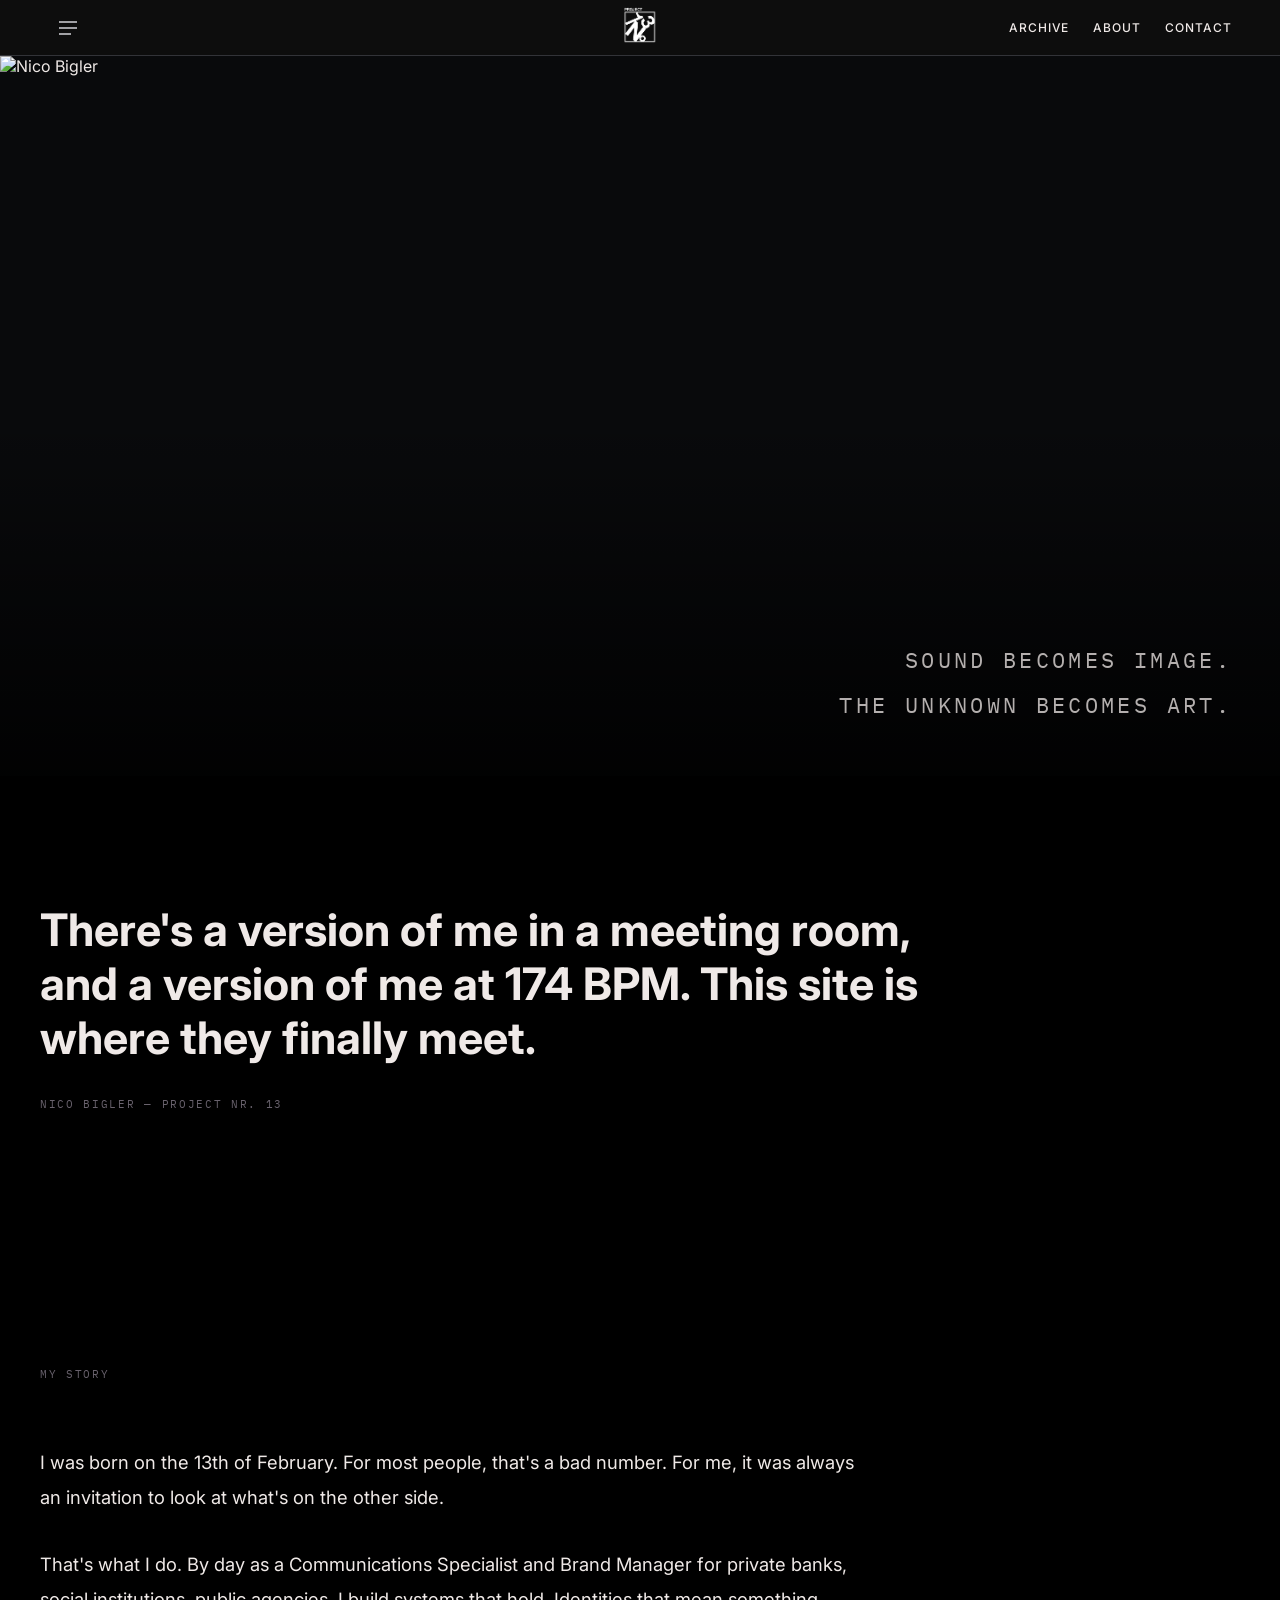
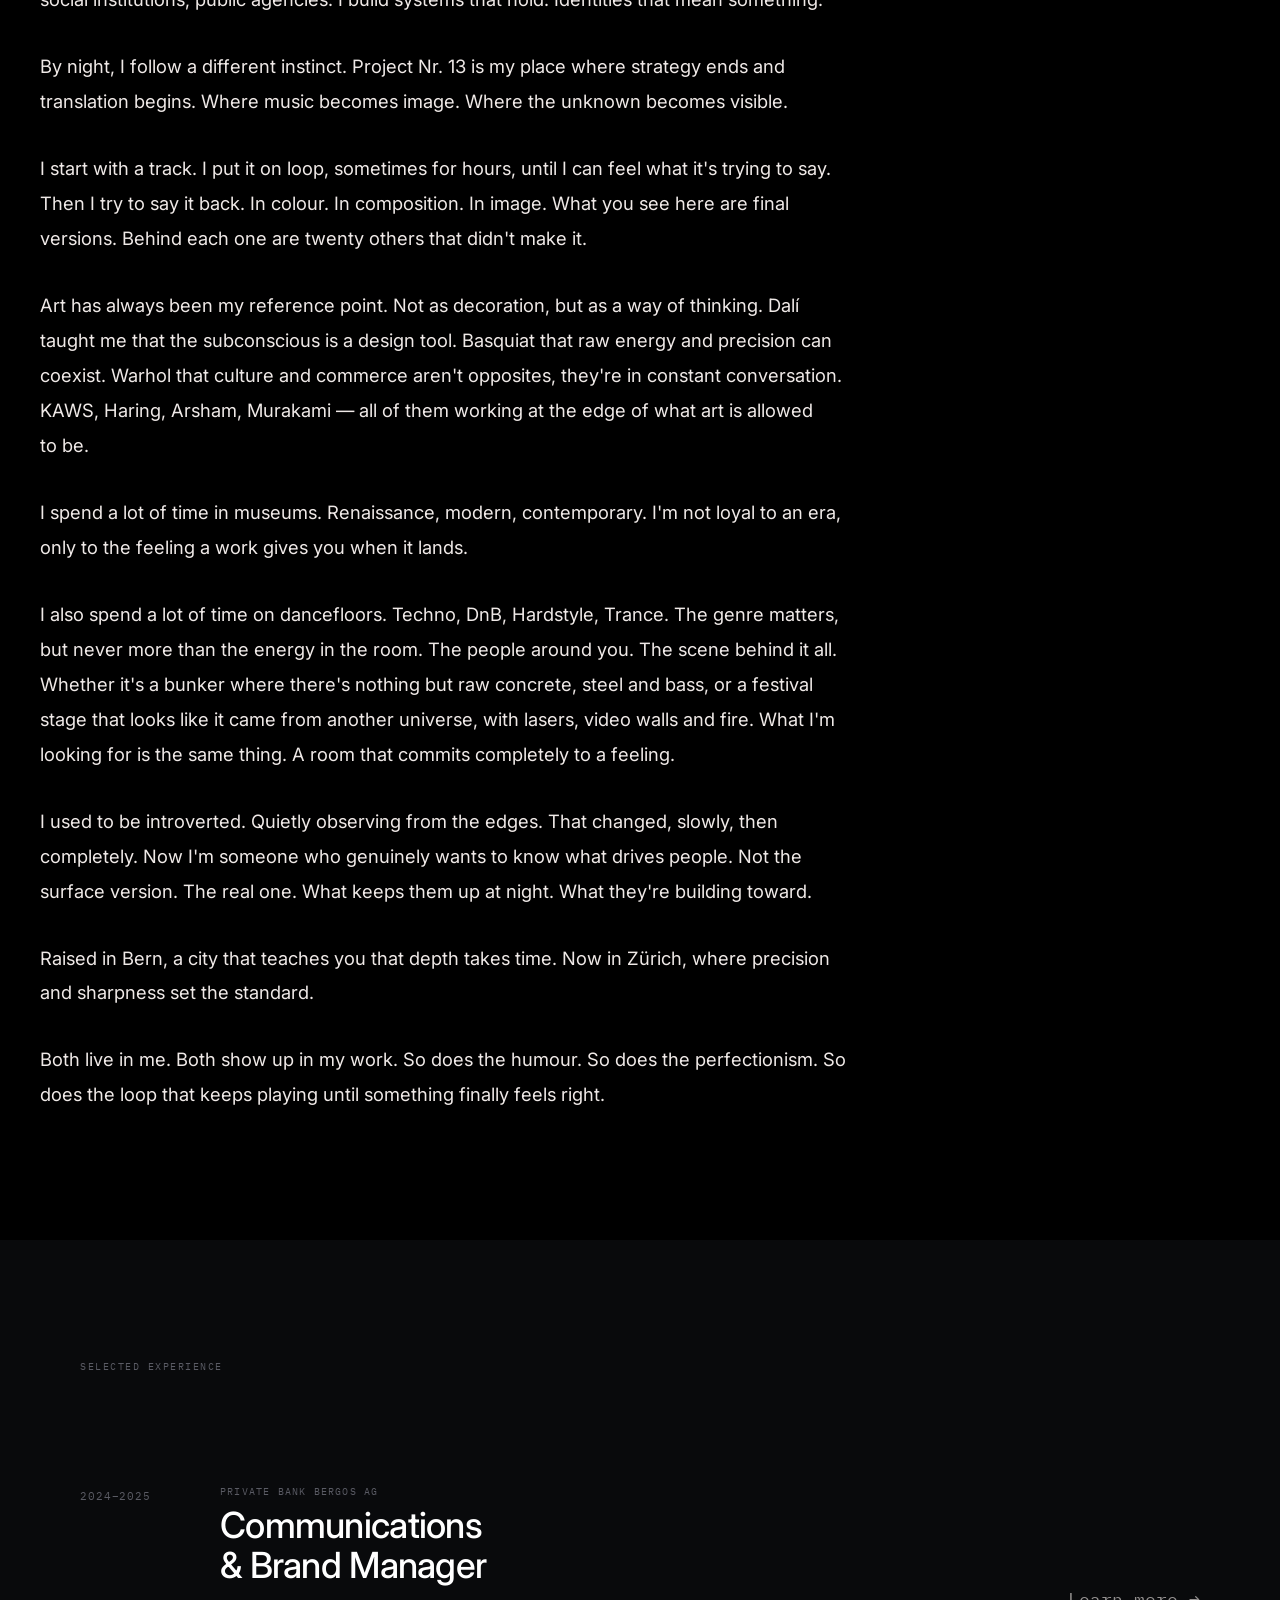
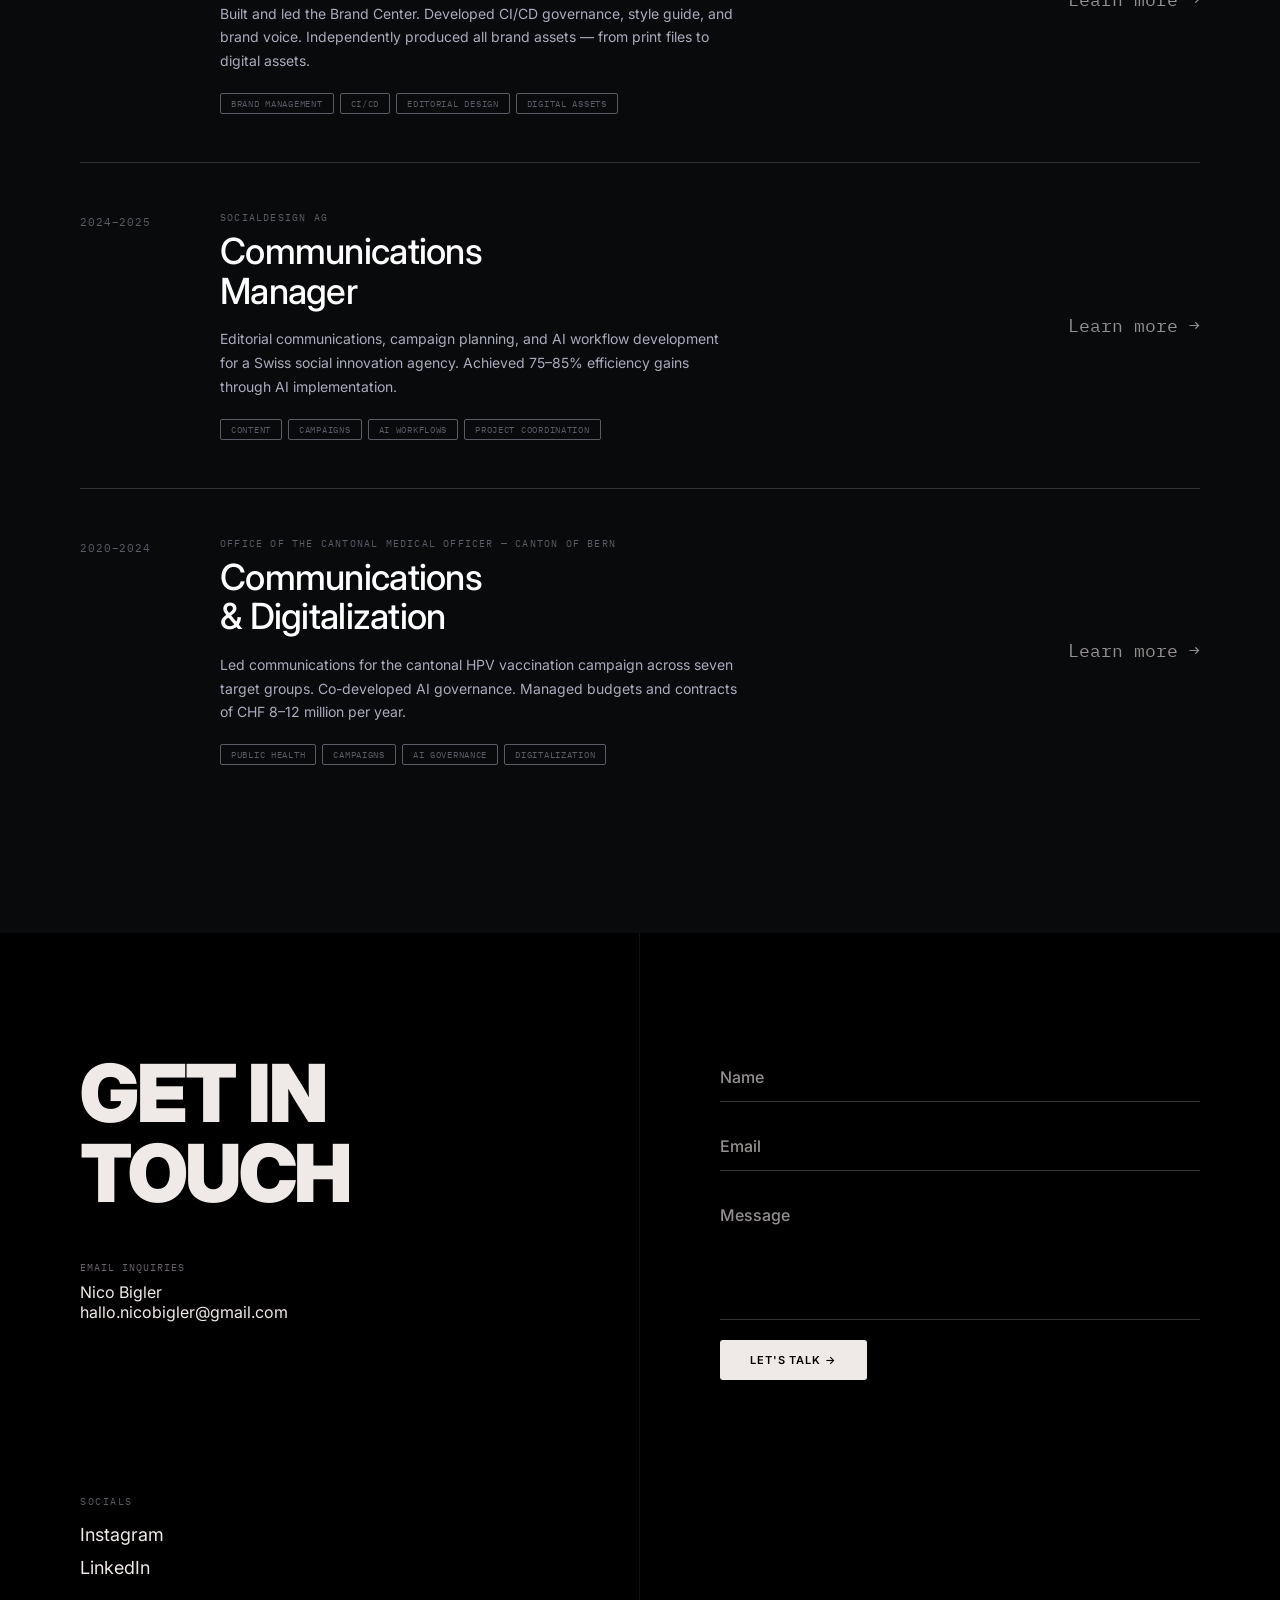
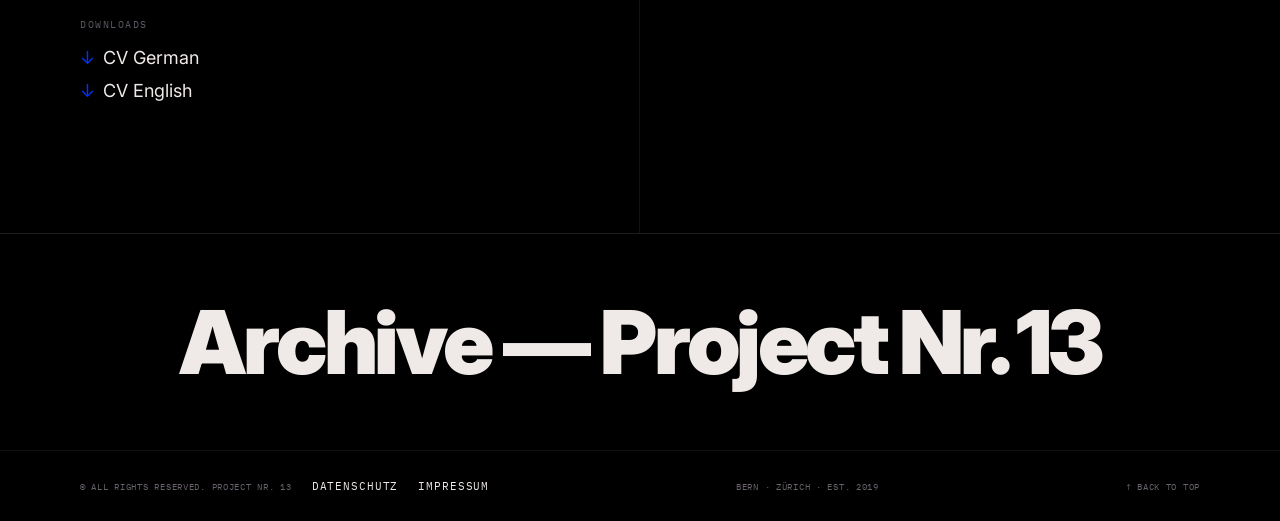
==== about.html @ cb3a4a51 "fix: about hero shows full face on mobile with 60vh min-height" ====
<!DOCTYPE html>
<html lang="en">
<head>
<meta charset="UTF-8">
<link rel="icon" type="image/png" href="assets/images/logo.png">
<link rel="apple-touch-icon" href="assets/images/logo.png">
<meta name="google-site-verification" content="NX3-2JTfyi7l74XZ8cDNx4-PsS_ttDgd5kWgjPt7hPs" />
<meta name="viewport" content="width=device-width, initial-scale=1.0">
<title>About — Nico Bigler</title>
<meta name="description" content="Nico Bigler — Communications Specialist &amp; Founder of Project Nr. 13. Bern &amp; Zürich.">
<link rel="preconnect" href="https://fonts.googleapis.com">
<link rel="preconnect" href="https://fonts.gstatic.com" crossorigin>
<link href="https://fonts.googleapis.com/css2?family=Inter:ital,wght@0,400;0,500;0,700;0,900;1,400;1,500&family=IBM+Plex+Mono:wght@400;500&display=swap" rel="stylesheet">
<style>
/* ── RESET ── */
*,*::before,*::after{box-sizing:border-box;margin:0;padding:0}
html{scroll-behavior:smooth;scroll-padding-top:56px}
body{
  background:#000;color:#EFE9E7;
  font-family:'Inter',sans-serif;
  -webkit-font-smoothing:antialiased;
  cursor:none;overflow-x:hidden;width:100%;
}
:root{
  --black:#000000;--white:#EFE9E7;
  --accent:#0032FF;--purple:#340539;
  --grey:#69626D;--dim:rgba(239,233,231,0.08);
}
a{color:inherit;text-decoration:none;cursor:none}
a:link,a:visited,a:hover,a:active{color:#EFE9E7;}
button{background:none;border:none;color:inherit;cursor:none;font:inherit}
img{display:block;max-width:100%}

/* ── CURSOR ── */
#cursor-dot{
  width:5px;height:5px;background:#EFE9E7;border-radius:50%;
  position:fixed;pointer-events:none;z-index:99998;
  transform:translate(-50%,-50%);opacity:0;transition:opacity 0.2s;
}
#cursor-ring{
  width:48px;height:48px;
  border:1px solid rgba(239,233,231,0.35);border-radius:50%;
  position:fixed;pointer-events:none;z-index:99997;
  transform:translate(-50%,-50%) scale(0.667);
  display:flex;align-items:center;justify-content:center;
  opacity:0;transition:transform 0.25s ease,
             border-color 0.25s ease,background 0.25s ease,
             opacity 0.3s ease;
}
@media(hover:none) and (pointer:coarse){
  body,a,button{cursor:auto!important;}
}
body.cursor-active #cursor-dot,
body.cursor-active #cursor-ring{opacity:1;}
#cursor-ring.hover-link{transform:translate(-50%,-50%) scale(1);border-color:rgba(239,233,231,0.8)}
#cursor-ring.hover-link #cursor-label{opacity:0}
#cursor-ring.hover-img{
  transform:translate(-50%,-50%) scale(1);
  background:rgba(239,233,231,0.08);
  border-color:rgba(239,233,231,0.5);
}
#cursor-ring.hover-img #cursor-label{opacity:1}
#cursor-label{
  font-family:'IBM Plex Mono',monospace;font-size:8px;
  color:#EFE9E7;letter-spacing:0.05em;opacity:0;
  transition:opacity 0.2s;white-space:nowrap;
}

/* ── NAV ── */
#nav{
  position:fixed;top:0;left:0;right:0;height:56px;z-index:1000;
  background:#0D0D0D;
  border-bottom:1px solid #323338;
  display:flex;align-items:center;justify-content:space-between;
  padding:0 48px;
}
.nav-left,.nav-right{display:flex;align-items:center;gap:24px}
.nav-btn{
  font-family:'Inter',sans-serif;font-weight:500;font-size:12px;
  color:#EFE9E7;letter-spacing:0.08em;
}
.nav-cv{
  font-family:'IBM Plex Mono',monospace;font-size:11px;
  color:#69626D;letter-spacing:0.08em;transition:color 0.2s;
}
.nav-cv:hover{color:#EFE9E7}
.nav-menu-btn{background:none;border:none;cursor:pointer;padding:8px;display:flex;align-items:center;}
.nav-menu-btn svg line{stroke:#D3D3D9;transition:stroke 0.2s;}
.nav-menu-btn:hover svg line{stroke:#0032FF;}
.nav-back-link{font-family:'IBM Plex Mono',monospace;font-size:11px;color:#5A5B64;text-decoration:none;transition:color 0.2s;}
.nav-back-link:hover{color:#FFFFFF;}
.nav-center{cursor:none;position:absolute;left:50%;transform:translateX(-50%);}
.nav-center::after{
  content:'';position:absolute;top:50%;left:50%;
  width:28px;height:28px;border-radius:50%;
  border:1.5px solid #0032FF;
  transform:translate(-50%,-50%) scale(0);
  opacity:0;pointer-events:none;
  transition:transform 0.3s ease,opacity 0.3s ease;
}
.nav-center:hover::after{transform:translate(-50%,-50%) scale(1);opacity:1;}
.nav-link{
  font-family:'Inter',sans-serif;font-weight:500;font-size:12px;
  color:#EFE9E7;letter-spacing:0.08em;transition:color 0.2s ease;
}
.nav-link:hover{color:#0032FF;}
.nav-link[aria-current="page"]{color:#EFE9E7;}
.visually-hidden{position:absolute;width:1px;height:1px;padding:0;margin:-1px;overflow:hidden;clip:rect(0,0,0,0);white-space:nowrap;border:0;}
.nav-mobile-links{display:none;}
@media(max-width:768px){.nav-mobile-links{display:flex;gap:16px;align-items:center;justify-content:flex-end;}}
.nav-mobile-link{font-family:'IBM Plex Mono',monospace;font-size:10px;letter-spacing:0.08em;color:rgba(239,233,231,0.5);text-decoration:none;text-transform:uppercase;transition:color 0.2s;}
.nav-mobile-link:hover{color:#0032FF;}

/* ── MEGA MENU ── */
#megaMenu{
  position:fixed;inset:0;z-index:9000;background:#000;
  display:grid;grid-template-columns:25% 45% 30%;
  opacity:0;pointer-events:none;
  transition:opacity 0.4s ease;
}
#megaMenu.open{opacity:1;pointer-events:all}
.mm-col{padding:48px;height:100%}
.mm-close{
  position:absolute;top:28px;right:48px;
  font-family:'Inter',sans-serif;font-weight:300;font-size:32px;
  color:#69626D;z-index:10;line-height:1;transition:color 0.2s;
}
.mm-close:hover{color:#EFE9E7}
.mm-nav-links{padding-top:80px}
.mm-nav-link{
  display:block;
  font-family:'Inter',sans-serif;font-weight:500;font-size:52px;
  color:#EFE9E7;padding:4px 0;
  opacity:0;transform:translateY(32px);
  transition:color 0.2s,transform 0.2s;
}
#megaMenu.open .mm-nav-link{
  opacity:1;transform:translateY(0);
  transition:opacity 0.6s ease-out,transform 0.6s ease-out,color 0.2s;
}
.mm-nav-link:hover{color:#0032FF;transform:translateX(8px)!important}
.mm-right{padding-top:80px}
.mm-section-label{
  font-family:'IBM Plex Mono',monospace;font-size:10px;color:#69626D;
  text-transform:uppercase;letter-spacing:0.15em;margin-bottom:14px;display:block;
}
.mm-right-link{
  font-family:'Inter',sans-serif;font-size:14px;color:#EFE9E7;
  display:block;padding:4px 0;transition:color 0.2s ease;
}
.mm-right-link:hover{color:#0032FF}
.mm-section{margin-top:28px}
.mm-manifesto{margin-top:48px}
.mm-manifesto-label{
  font-family:'IBM Plex Mono',monospace;font-size:10px;color:#5A5B64;
  text-transform:uppercase;letter-spacing:0.15em;margin-bottom:8px;display:block;
}
.mm-manifesto-text{
  font-family:'Inter',sans-serif;font-weight:700;font-size:28px;
  color:#FFFFFF;letter-spacing:-0.02em;line-height:1.1;
  animation:pulse 3s ease-in-out infinite alternate;
}
@keyframes pulse{from{opacity:0.6;}to{opacity:1.0;}}

/* ── HERO 16:9 ── */
#about-hero{
  position:relative;
  width:100%;
  padding-bottom:56.25%;
  background:#090A0C;
  overflow:hidden;
  margin-top:56px;
}
.hero-center-text{
  position:absolute;
  right:clamp(16px,4vw,48px);
  bottom:clamp(16px,4vw,48px);
  text-align:right;
  z-index:2;
}
.hero-center-text span{
  display:block;
  font-family:'IBM Plex Mono',monospace;
  font-size:clamp(1rem,2vw,1.4rem);
  letter-spacing:0.15em;
  text-transform:uppercase;
  color:#EFE9E7;
  opacity:0.75;
  line-height:2;
}

/* ── QUOTE ── */
#about-quote{
  background:#000;
  padding:clamp(5rem,10vw,9rem) 2.5rem;
}
.quote-text{
  font-family:'Inter',sans-serif;
  font-weight:700;
  font-size:clamp(1.8rem,3.5vw,3rem);
  line-height:1.2;
  color:#EFE9E7;
  max-width:900px;
  display:block;
  text-wrap:pretty;
}
.quote-attr{
  font-family:'IBM Plex Mono',monospace;
  font-size:0.7rem;
  letter-spacing:0.15em;
  text-transform:uppercase;
  color:#69626D;
  margin-top:2rem;
  display:block;
  font-style:normal;
}

/* ── MY STORY ── */
#about-story{
  background:#000;
  padding:clamp(5rem,10vw,9rem) 2.5rem;
}
.story-label{
  display:block;
  font-family:'IBM Plex Mono',monospace;
  font-size:0.7rem;
  font-weight:400;
  letter-spacing:0.15em;
  text-transform:uppercase;
  color:#69626D;
  margin-bottom:4rem;
}
.story-body{
  font-family:'Inter',sans-serif;
  font-weight:400;
  font-size:clamp(1rem,1.5vw,1.15rem);
  line-height:1.9;
  color:#EFE9E7;
  max-width:68ch;
}
.story-body p{margin-bottom:2rem;text-wrap:pretty;}
.story-body p:last-child{margin-bottom:0;}

/* ── CAREER ── */
#career{background:#090A0C;padding:120px 80px;}
.career-label{font-family:'IBM Plex Mono',monospace;font-size:10px;font-weight:400;color:#5A5B64;text-transform:uppercase;letter-spacing:0.15em;margin-bottom:64px;display:block;}
.career-card{display:grid;grid-template-columns:140px 1fr 160px;padding:48px 0;border-bottom:1px solid #323338;align-items:start;}
.career-card:last-child{border-bottom:none;}
.career-date{font-family:'IBM Plex Mono',monospace;font-size:11px;color:#5A5B64;letter-spacing:0.08em;padding-top:4px;}
.career-company{font-family:'IBM Plex Mono',monospace;font-size:10px;color:#5A5B64;text-transform:uppercase;letter-spacing:0.12em;margin-bottom:8px;}
.career-title{font-family:'Inter',sans-serif;font-weight:500;font-size:36px;color:#FFFFFF;letter-spacing:-0.02em;line-height:1.1;margin-bottom:16px;}
.career-desc{font-family:'Inter',sans-serif;font-size:14px;color:#AAABBC;line-height:1.7;max-width:520px;margin-bottom:20px;}
.career-tags{display:flex;flex-wrap:wrap;gap:6px;}
.career-tag{font-family:'IBM Plex Mono',monospace;font-size:9px;text-transform:uppercase;letter-spacing:0.08em;color:#5A5B64;border:0.5px solid #5A5B64;padding:4px 10px;border-radius:2px;}
.career-link{font-family:'IBM Plex Mono',monospace;font-size:1.1rem;color:#EFE9E7;display:block;text-align:right;text-decoration:none;opacity:0.6;transition:opacity 0.2s,color 0.2s;align-self:center;}
.career-link:hover{opacity:1;color:#FFFFFF;}

/* ── FOOTER ── */
footer{
  background:#000;padding:28px 80px;
  border-top:1px solid rgba(239,233,231,0.07);
  display:flex;justify-content:space-between;align-items:center;
}
.foot{
  font-family:'IBM Plex Mono',monospace;font-size:9px;
  color:#69626D;letter-spacing:0.08em;text-transform:uppercase;
}
.foot-back{cursor:none;transition:color 0.2s}
.foot-back:hover{color:#EFE9E7}
.foot-group{display:flex;align-items:center;gap:20px;}
.foot-legal{font-family:'IBM Plex Mono',monospace;font-size:11px;color:rgba(239,233,231,0.3);letter-spacing:0.08em;text-transform:uppercase;text-decoration:none;transition:color 0.2s;}
.foot-legal:hover{color:#0032FF;}

/* ── ANIM ── */
.anim{
  transition:opacity 0.8s cubic-bezier(0.22,1,0.36,1),
             transform 0.8s cubic-bezier(0.22,1,0.36,1);
}
.js-anim .anim{opacity:0;transform:translateY(28px);}
.js-anim .anim.visible{opacity:1;transform:translateY(0)}

/* ── RESPONSIVE ── */
@media(max-width:1024px){
  #career{padding:80px 48px}
}
@media(max-width:768px){
  #career{padding:80px 24px}
  .career-card{grid-template-columns:1fr;gap:24px}
  .career-link{text-align:left;margin-top:16px;}
  footer{padding:28px 24px;flex-direction:column;gap:12px;text-align:center}
  #about-hero{padding-bottom:0;min-height:60vh;}
  #about-hero img{object-position:center top!important}
}
/* ── CONTACT SECTION ── */
.dl-arrow{color:#0032FF;margin-right:8px;}
#contact{background:#000;min-height:100vh;display:grid;grid-template-columns:1fr 1fr}
.contact-left{padding:120px 80px;border-right:1px solid var(--dim);display:flex;flex-direction:column;justify-content:space-between}
.contact-h{font-family:'Inter',sans-serif;font-weight:900;font-size:clamp(32px,10vw,80px);color:#EFE9E7;letter-spacing:-0.03em;line-height:1;margin-bottom:48px}
.contact-sub-label{font-family:'IBM Plex Mono',monospace;font-size:10px;color:#69626D;text-transform:uppercase;letter-spacing:0.1em;margin-bottom:8px;display:block}
.contact-name{font-family:'Inter',sans-serif;font-size:16px;color:#EFE9E7;display:block}
.contact-email{font-family:'Inter',sans-serif;font-size:16px;color:#EFE9E7;display:block;transition:text-decoration-color 0.2s}
.contact-email:hover{text-decoration:underline}
.contact-social-label,.contact-dl-label{font-family:'IBM Plex Mono',monospace;font-size:10px;color:#5A5B64;text-transform:uppercase;letter-spacing:0.15em;margin-bottom:16px;display:block}
.contact-dl-label{margin-top:40px}
.contact-social-link{font-family:'Inter',sans-serif;font-size:18px;font-weight:400;color:#D3D3D9;display:block;margin-bottom:12px;text-decoration:none;transition:color 0.2s}
.contact-social-link:hover{color:#FFFFFF}
.contact-dl-link{font-family:'Inter',sans-serif;font-size:18px;font-weight:400;color:#D3D3D9;display:block;margin-bottom:12px;text-decoration:none;transition:color 0.2s}
.contact-dl-link:hover{color:#FFFFFF}
.contact-right{padding:120px 80px;display:flex;flex-direction:column}
.contact-cover{margin-bottom:48px;overflow:hidden}
.contact-cover img{width:100%;height:480px;object-fit:cover;background:#EFE9E7;display:block}
.contact-field{width:100%;background:transparent;border:none;border-bottom:1px solid #323338;color:#EFE9E7;padding:14px 0;font-family:'Inter',sans-serif;font-size:16px;outline:none;margin-bottom:20px;display:block;transition:border-bottom-color 0.2s}
.contact-field::placeholder{color:rgba(239,233,231,0.62);font-weight:500}
.contact-field:focus{border-bottom-color:#0032FF;outline:none;color:#EFE9E7;caret-color:#0032FF}
textarea.contact-field{resize:none}
.contact-submit{background:#EFE9E7;color:#000;padding:13px 30px;border:none;border-radius:3px;cursor:none;font-family:'Inter',sans-serif;font-weight:600;font-size:11px;text-transform:uppercase;letter-spacing:0.08em;transition:background 0.2s,transform 0.2s,opacity 0.2s}
.contact-submit:hover{background:#fff;transform:translateY(-2px)}
.contact-submit:disabled{opacity:0.45;transform:none;pointer-events:none;}
.fs-message{font-family:'IBM Plex Mono',monospace;font-size:0.75rem;margin-bottom:24px;}
.fs-message--error{color:#FF3B30;}
#fs-success{color:#0032FF;}
#archive-btn{display:block;width:100%;padding:64px 48px;border:none;border-top:1px solid rgba(239,233,231,0.12);background:transparent;text-align:center;color:#EFE9E7;position:relative;overflow:hidden;transition:color 0.4s ease;font-family:'Inter',sans-serif;font-weight:900;font-size:clamp(40px,7vw,88px);letter-spacing:-0.04em;line-height:1;cursor:none;text-decoration:none;}
#archive-btn::before{content:'';position:absolute;inset:0;background:#EFE9E7;transform:translateX(-100%);transition:transform 0.4s ease;}
#archive-btn:hover{color:#000;}
#archive-btn:hover::before{transform:translateX(0);}
#archive-btn span{position:relative;z-index:1;}
@media(max-width:1024px){
  #nav{padding:0 32px}
}
@media(max-width:768px){
  #nav{padding:0 20px}
  .nav-right{display:none}
  .career-title{font-size:clamp(22px,5vw,30px)}
  #contact{grid-template-columns:1fr}
  .contact-left{padding:56px 20px;border-right:none;border-bottom:1px solid var(--dim)}
  .contact-right{padding:56px 20px}
  .contact-cover{display:none}
  #archive-btn{padding:40px 20px}
}
/* ── MOBILE MEGA MENU ── */
@media(max-width:640px){
  #megaMenu{display:flex;flex-direction:column;overflow-y:auto;}
  #megaMenu>.mm-col:first-child{display:none;}
  .mm-col{padding:32px 24px;height:auto;}
  .mm-nav-links{padding-top:24px;}
  .mm-nav-link{font-size:36px;}
  .mm-close{right:20px;top:20px;}
  .mm-right{padding-top:0;}
  .mm-manifesto{margin-top:24px;}
}
@media(prefers-reduced-motion:reduce){
  *,*::before,*::after{animation-duration:0.01ms!important;transition-duration:0.01ms!important}
  html{scroll-behavior:auto}
}
</style>
</head>
<body>

<!-- Cursor -->
<div id="cursor-dot"></div>
<div id="cursor-ring"><span id="cursor-label">VIEW</span></div>

<!-- Nav -->
<nav id="nav">
  <div class="nav-left">
    <button class="nav-menu-btn" id="menuOpen" aria-label="Menu">
      <svg width="24" height="24" viewBox="0 0 24 24" fill="none" xmlns="http://www.w3.org/2000/svg">
        <line x1="3" y1="6" x2="21" y2="6" stroke-width="1.5"/>
        <line x1="3" y1="12" x2="21" y2="12" stroke-width="1.5"/>
        <line x1="3" y1="18" x2="15" y2="18" stroke-width="1.5"/>
      </svg>
    </button>
  </div>
  <a href="index.html" class="nav-center" id="navLogo">
    <img src="assets/images/logo.png" alt="Project Nr. 13" style="width:56px;height:auto;display:block;">
  </a>
  <div class="nav-right">
    <a href="archive.html" class="nav-link">ARCHIVE</a>
    <a href="about.html" class="nav-link" aria-current="page">ABOUT</a>
    <a href="index.html#contact" class="nav-link">CONTACT</a>
  </div>
  <div class="nav-mobile-links">
    <a href="about.html" class="nav-mobile-link" aria-current="page">ABOUT</a>
    <a href="#contact" class="nav-mobile-link">CONTACT</a>
  </div>
</nav>

<!-- Mega Menu -->
<div id="megaMenu" role="dialog" aria-modal="true" aria-label="Navigation">
  <button class="mm-close" id="menuClose" aria-label="Close menu">×</button>
  <div class="mm-col">
    <img src="assets/images/logo.png" alt="Project Nr. 13" style="width:80px;height:auto;display:block;">
  </div>
  <div class="mm-col">
    <nav class="mm-nav-links">
      <a href="index.html" class="mm-nav-link">Home</a>
      <a href="index.html#works" class="mm-nav-link">Works</a>
      <a href="archive.html" class="mm-nav-link">Archive</a>
      <a href="about.html" class="mm-nav-link">About</a>
      <a href="thesis.html" class="mm-nav-link">Thesis</a>
      <a href="index.html#contact" class="mm-nav-link">Contact</a>
    </nav>
  </div>
  <div class="mm-col mm-right">
    <span class="mm-section-label">INFO</span>
    <a href="about.html" class="mm-right-link">About me</a>
    <a href="about.html#career" class="mm-right-link">Career</a>
    <a href="thesis.html" class="mm-right-link">HWZ Bachelor Thesis</a>
    <a href="datenschutz.html" class="mm-right-link" style="border-top:1px solid rgba(239,233,231,0.07);margin-top:16px;padding-top:16px;">Datenschutz</a>
    <a href="impressum.html" class="mm-right-link">Impressum</a>
    <div class="mm-section">
      <span class="mm-section-label">DOWNLOAD</span>
      <a href="assets/cv/nico-bigler-cv-german.pdf" class="mm-right-link" target="_blank" download>↓ CV German</a>
      <a href="assets/cv/nico-bigler-cv-english.pdf" class="mm-right-link" target="_blank" download>↓ CV English</a>
    </div>
    <div class="mm-section">
      <span class="mm-section-label">SOCIAL</span>
      <a href="https://www.instagram.com/project_nr.13" target="_blank" rel="noopener noreferrer" class="mm-right-link">Instagram ↗</a>
      <a href="https://www.linkedin.com/in/nico-justin-bigler" target="_blank" rel="noopener noreferrer" class="mm-right-link">LinkedIn ↗</a>
    </div>
    <div class="mm-manifesto">
      <span class="mm-manifesto-label">Art is...</span>
      <span class="mm-manifesto-text">Make it mean something.</span>
    </div>
  </div>
</div>

<!-- Hero 16:9 -->
<section id="about-hero">
  <h1 class="visually-hidden">About Nico Bigler</h1>
  <img src="assets/images/nico-about.jpg" alt="Nico Bigler" style="position:absolute;inset:0;width:100%;height:100%;object-fit:cover;object-position:30% 75%;">
  <div style="position:absolute;inset:0;background:linear-gradient(to bottom,transparent 50%,rgba(0,0,0,0.85) 100%);"></div>
  <div class="hero-center-text">
    <span>Sound becomes image.</span>
    <span>The unknown becomes art.</span>
  </div>
</section>

<!-- Quote -->
<section id="about-quote">
  <blockquote class="quote-text">There's a version of me in a meeting room, and a version of me at 174 BPM. This site is where they finally meet.</blockquote>
  <cite class="quote-attr">Nico Bigler — Project Nr. 13</cite>
</section>

<!-- My Story -->
<section id="about-story">
  <h2 class="story-label">My Story</h2>
  <div class="story-body">
    <p>I was born on the 13th of February. For most people, that's a bad number. For me, it was always an invitation to look at what's on the other side.</p>
    <p>That's what I do. By day as a Communications Specialist and Brand Manager for private banks, social institutions, public agencies. I build systems that hold. Identities that mean something.</p>
    <p>By night, I follow a different instinct. Project Nr. 13 is my place where strategy ends and translation begins. Where music becomes image. Where the unknown becomes visible.</p>
    <p>I start with a track. I put it on loop, sometimes for hours, until I can feel what it's trying to say. Then I try to say it back. In colour. In composition. In image. What you see here are final versions. Behind each one are twenty others that didn't make it.</p>
    <p>Art has always been my reference point. Not as decoration, but as a way of thinking. Dalí taught me that the subconscious is a design tool. Basquiat that raw energy and precision can coexist. Warhol that culture and commerce aren't opposites, they're in constant conversation. KAWS, Haring, Arsham, Murakami — all of them working at the edge of what art is allowed to be.</p>
    <p>I spend a lot of time in museums. Renaissance, modern, contemporary. I'm not loyal to an era, only to the feeling a work gives you when it lands.</p>
    <p>I also spend a lot of time on dancefloors. Techno, DnB, Hardstyle, Trance. The genre matters, but never more than the energy in the room. The people around you. The scene behind it all. Whether it's a bunker where there's nothing but raw concrete, steel and bass, or a festival stage that looks like it came from another universe, with lasers, video walls and fire. What I'm looking for is the same thing. A room that commits completely to a feeling.</p>
    <p>I used to be introverted. Quietly observing from the edges. That changed, slowly, then completely. Now I'm someone who genuinely wants to know what drives people. Not the surface version. The real one. What keeps them up at night. What they're building toward.</p>
    <p>Raised in Bern, a city that teaches you that depth takes time. Now in Zürich, where precision and sharpness set the standard.</p>
    <p>Both live in me. Both show up in my work. So does the humour. So does the perfectionism. So does the loop that keeps playing until something finally feels right.</p>
  </div>
</section>

<!-- Career -->
<section id="career">
  <h2 class="career-label anim">SELECTED EXPERIENCE</h2>

  <div class="career-card anim" data-delay="80">
    <div class="career-date">2024–2025</div>
    <div>
      <div class="career-company">PRIVATE BANK BERGOS AG</div>
      <h3 class="career-title">Communications<br>&amp; Brand Manager</h3>
      <p class="career-desc">Built and led the Brand Center. Developed CI/CD governance, style guide, and brand voice. Independently produced all brand assets — from print files to digital assets.</p>
      <div class="career-tags">
        <span class="career-tag">Brand Management</span>
        <span class="career-tag">CI/CD</span>
        <span class="career-tag">Editorial Design</span>
        <span class="career-tag">Digital Assets</span>
      </div>
    </div>
    <a href="bergos.html" class="career-link">Learn more →</a>
  </div>

  <div class="career-card anim" data-delay="160">
    <div class="career-date">2024–2025</div>
    <div>
      <div class="career-company">SOCIALDESIGN AG</div>
      <h3 class="career-title">Communications<br>Manager</h3>
      <p class="career-desc">Editorial communications, campaign planning, and AI workflow development for a Swiss social innovation agency. Achieved 75–85% efficiency gains through AI implementation.</p>
      <div class="career-tags">
        <span class="career-tag">Content</span>
        <span class="career-tag">Campaigns</span>
        <span class="career-tag">AI Workflows</span>
        <span class="career-tag">Project Coordination</span>
      </div>
    </div>
    <a href="socialdesign.html" class="career-link">Learn more →</a>
  </div>

  <div class="career-card anim" data-delay="240">
    <div class="career-date">2020–2024</div>
    <div>
      <div class="career-company">OFFICE OF THE CANTONAL MEDICAL OFFICER — CANTON OF BERN</div>
      <h3 class="career-title">Communications<br>&amp; Digitalization</h3>
      <p class="career-desc">Led communications for the cantonal HPV vaccination campaign across seven target groups. Co-developed AI governance. Managed budgets and contracts of CHF 8–12 million per year.</p>
      <div class="career-tags">
        <span class="career-tag">Public Health</span>
        <span class="career-tag">Campaigns</span>
        <span class="career-tag">AI Governance</span>
        <span class="career-tag">Digitalization</span>
      </div>
    </div>
    <a href="kantonnbern.html" class="career-link">Learn more →</a>
  </div>

</section>

<!-- Contact -->
<section id="contact">
  <div class="contact-left">
    <div>
      <h2 class="contact-h anim">GET IN<br>TOUCH</h2>
      <span class="contact-sub-label anim" data-delay="80">Email Inquiries</span>
      <span class="contact-name anim" data-delay="160">Nico Bigler</span>
      <a href="mailto:hallo.nicobigler@gmail.com" class="contact-email anim" data-delay="200">hallo.nicobigler@gmail.com</a>
    </div>
    <div class="contact-bottom anim" data-delay="120">
      <span class="contact-social-label">Socials</span>
      <a href="https://www.instagram.com/project_nr.13" target="_blank" rel="noopener noreferrer" class="contact-social-link">Instagram</a>
      <a href="https://www.linkedin.com/in/nico-justin-bigler" target="_blank" rel="noopener noreferrer" class="contact-social-link">LinkedIn</a>
      <span class="contact-dl-label">Downloads</span>
      <a href="assets/cv/nico-bigler-cv-german.pdf" class="contact-dl-link" target="_blank" download><span class="dl-arrow">↓</span>CV German</a>
      <a href="assets/cv/nico-bigler-cv-english.pdf" class="contact-dl-link" target="_blank" download><span class="dl-arrow">↓</span>CV English</a>
    </div>
  </div>
  <div class="contact-right">
    <div class="contact-cover anim">
      <img src="assets/covers/drp04-13_face.jpg" alt="Project Nr. 13" loading="lazy"
           onerror="this.parentElement.style.display='none'">
    </div>
    <div id="fs-success" style="display:none;" class="fs-message" aria-live="polite">Message received. I'll be in touch.</div>
    <div id="fs-error" style="display:none;" class="fs-message fs-message--error" role="alert">Something went wrong. Please try again.</div>
    <form id="contact-form" class="anim" data-delay="120">
      <label for="field-name" class="visually-hidden">Name</label>
      <input id="field-name" type="text" name="name" class="contact-field" placeholder="Name" autocomplete="name" required>
      <label for="field-email" class="visually-hidden">Email</label>
      <input id="field-email" type="email" name="email" class="contact-field" placeholder="Email" autocomplete="email" required>
      <label for="field-message" class="visually-hidden">Message</label>
      <textarea id="field-message" name="message" class="contact-field" rows="5" placeholder="Message" autocomplete="off" required></textarea>
      <button type="submit" class="contact-submit">LET'S TALK →</button>
    </form>
  </div>
</section>

<!-- Archive Button -->
<a href="archive.html" id="archive-btn"><span>Archive — Project Nr. 13</span></a>

<!-- Footer -->
<footer>
  <div class="foot-group">
    <span class="foot">© All Rights Reserved. Project Nr. 13</span>
    <a href="datenschutz.html" class="foot-legal">Datenschutz</a>
    <a href="impressum.html" class="foot-legal">Impressum</a>
  </div>
  <span class="foot">Bern · Zürich · Est. 2019</span>
  <button type="button" class="foot foot-back" id="backTop">↑ Back to Top</button>
</footer>

<script>
(function () {
  'use strict';
  document.body.classList.add('js-anim');

  /* ── CURSOR ── */
  var dot  = document.getElementById('cursor-dot');
  var ring = document.getElementById('cursor-ring');
  var mx = 0, my = 0, rx = 0, ry = 0;
  var cursorActivated = false, touchDetected = false;

  /* Touch fires in capture phase before any ghost mousemove */
  document.addEventListener('touchstart', function () {
    touchDetected = true;
  }, { once: true, capture: true, passive: true });

  document.addEventListener('mousemove', function (e) {
    if (touchDetected) return;
    if (!cursorActivated) {
      cursorActivated = true;
      rx = e.clientX; ry = e.clientY; /* snap ring to first real position */
      document.body.classList.add('cursor-active');
    }
    mx = e.clientX; my = e.clientY;
    dot.style.left = mx + 'px';
    dot.style.top  = my + 'px';
  });

  (function lerpRing() {
    rx += (mx - rx) * 0.12;
    ry += (my - ry) * 0.12;
    ring.style.left = rx + 'px';
    ring.style.top  = ry + 'px';
    requestAnimationFrame(lerpRing);
  })();

  document.querySelectorAll('a,button').forEach(function (el) {
    el.addEventListener('mouseenter', function () { ring.classList.add('hover-link'); ring.classList.remove('hover-img'); });
    el.addEventListener('mouseleave', function () { ring.classList.remove('hover-link'); });
  });
  document.querySelectorAll('img').forEach(function (el) {
    el.addEventListener('mouseenter', function () { ring.classList.add('hover-img'); ring.classList.remove('hover-link'); });
    el.addEventListener('mouseleave', function () { ring.classList.remove('hover-img'); });
  });

  /* ── MEGA MENU ── */
  var megaMenu = document.getElementById('megaMenu');
  var mmLinks  = document.querySelectorAll('.mm-nav-link');

  function openMenu() {
    megaMenu.classList.add('open');
    document.body.style.overflow = 'hidden';
    mmLinks.forEach(function (l, i) { l.style.transitionDelay = (i * 60) + 'ms'; });
  }
  function closeMenu() {
    megaMenu.classList.remove('open');
    document.body.style.overflow = '';
    mmLinks.forEach(function (l) { l.style.transitionDelay = '0ms'; });
  }

  document.getElementById('menuOpen').addEventListener('click', openMenu);
  document.getElementById('menuClose').addEventListener('click', closeMenu);
  document.addEventListener('keydown', function (e) {
    if (e.key === 'Escape' && megaMenu.classList.contains('open')) closeMenu();
  });
  megaMenu.addEventListener('click', function (e) { if (e.target === megaMenu) closeMenu(); });
  mmLinks.forEach(function (l) { l.addEventListener('click', closeMenu); });

  /* ── BACK TO TOP ── */
  document.getElementById('backTop').addEventListener('click', function () {
    var reducedMotion = window.matchMedia('(prefers-reduced-motion: reduce)').matches;
    window.scrollTo({ top: 0, behavior: reducedMotion ? 'auto' : 'smooth' });
  });

  /* ── SCROLL ANIMATIONS ── */
  var animEls = document.querySelectorAll('.anim');
  var animObs = new IntersectionObserver(function (entries) {
    entries.forEach(function (entry) {
      if (entry.isIntersecting) {
        var delay = parseInt(entry.target.dataset.delay || 0);
        setTimeout(function () { entry.target.classList.add('visible'); }, delay);
        animObs.unobserve(entry.target);
      }
    });
  }, { threshold: 0.1 });
  animEls.forEach(function (el) { animObs.observe(el); });

})();
</script>
<script>
  document.getElementById('contact-form').addEventListener('submit', async function(e) {
    e.preventDefault();
    const form = e.target;
    const btn = form.querySelector('[type="submit"]');
    const success = document.getElementById('fs-success');
    const error = document.getElementById('fs-error');
    btn.disabled = true;
    success.style.display = 'none';
    error.style.display = 'none';
    try {
      const res = await fetch('https://formspree.io/f/xrevdegg', {
        method: 'POST',
        headers: { 'Content-Type': 'application/json', 'Accept': 'application/json' },
        body: JSON.stringify(Object.fromEntries(new FormData(form)))
      });
      const data = await res.json();
      if (data.ok) {
        success.style.display = 'block';
        form.reset();
      } else {
        error.style.display = 'block';
      }
    } catch {
      error.style.display = 'block';
    }
    btn.disabled = false;
  });
</script>
</body>
</html>
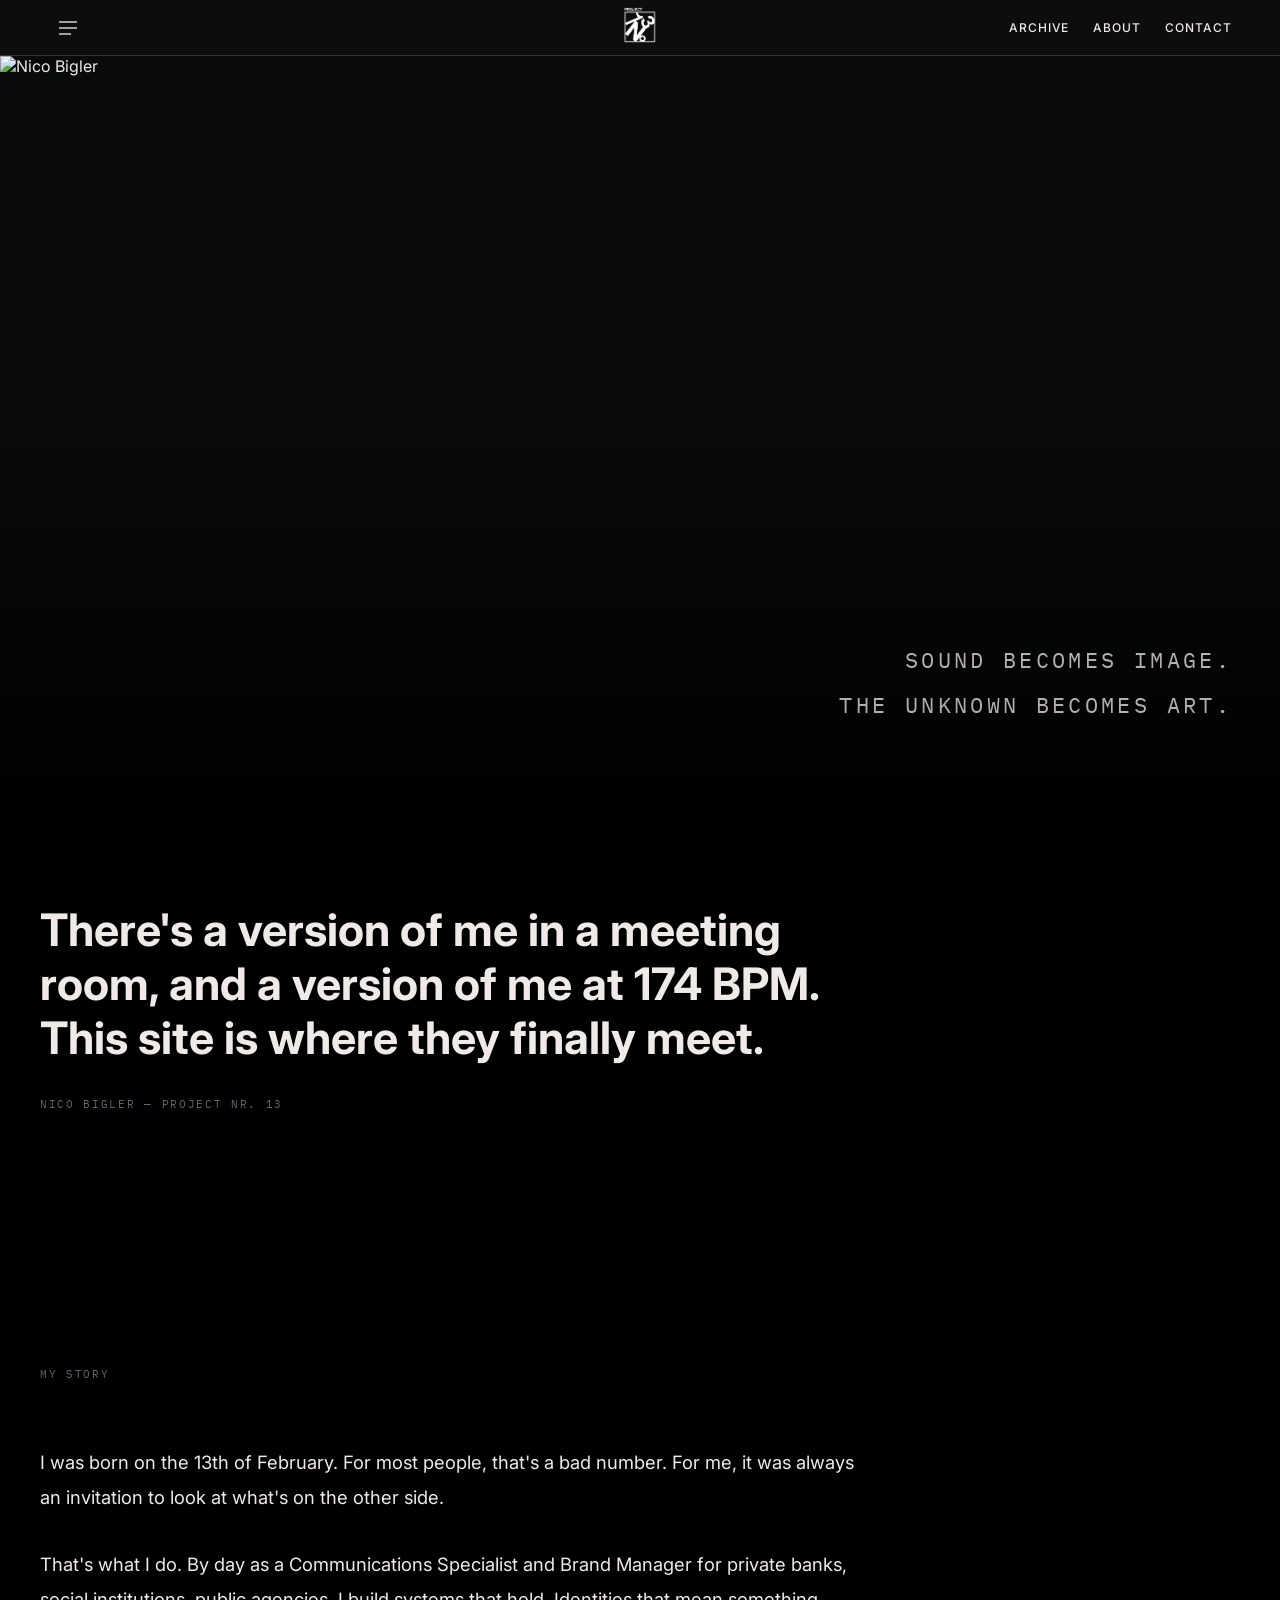
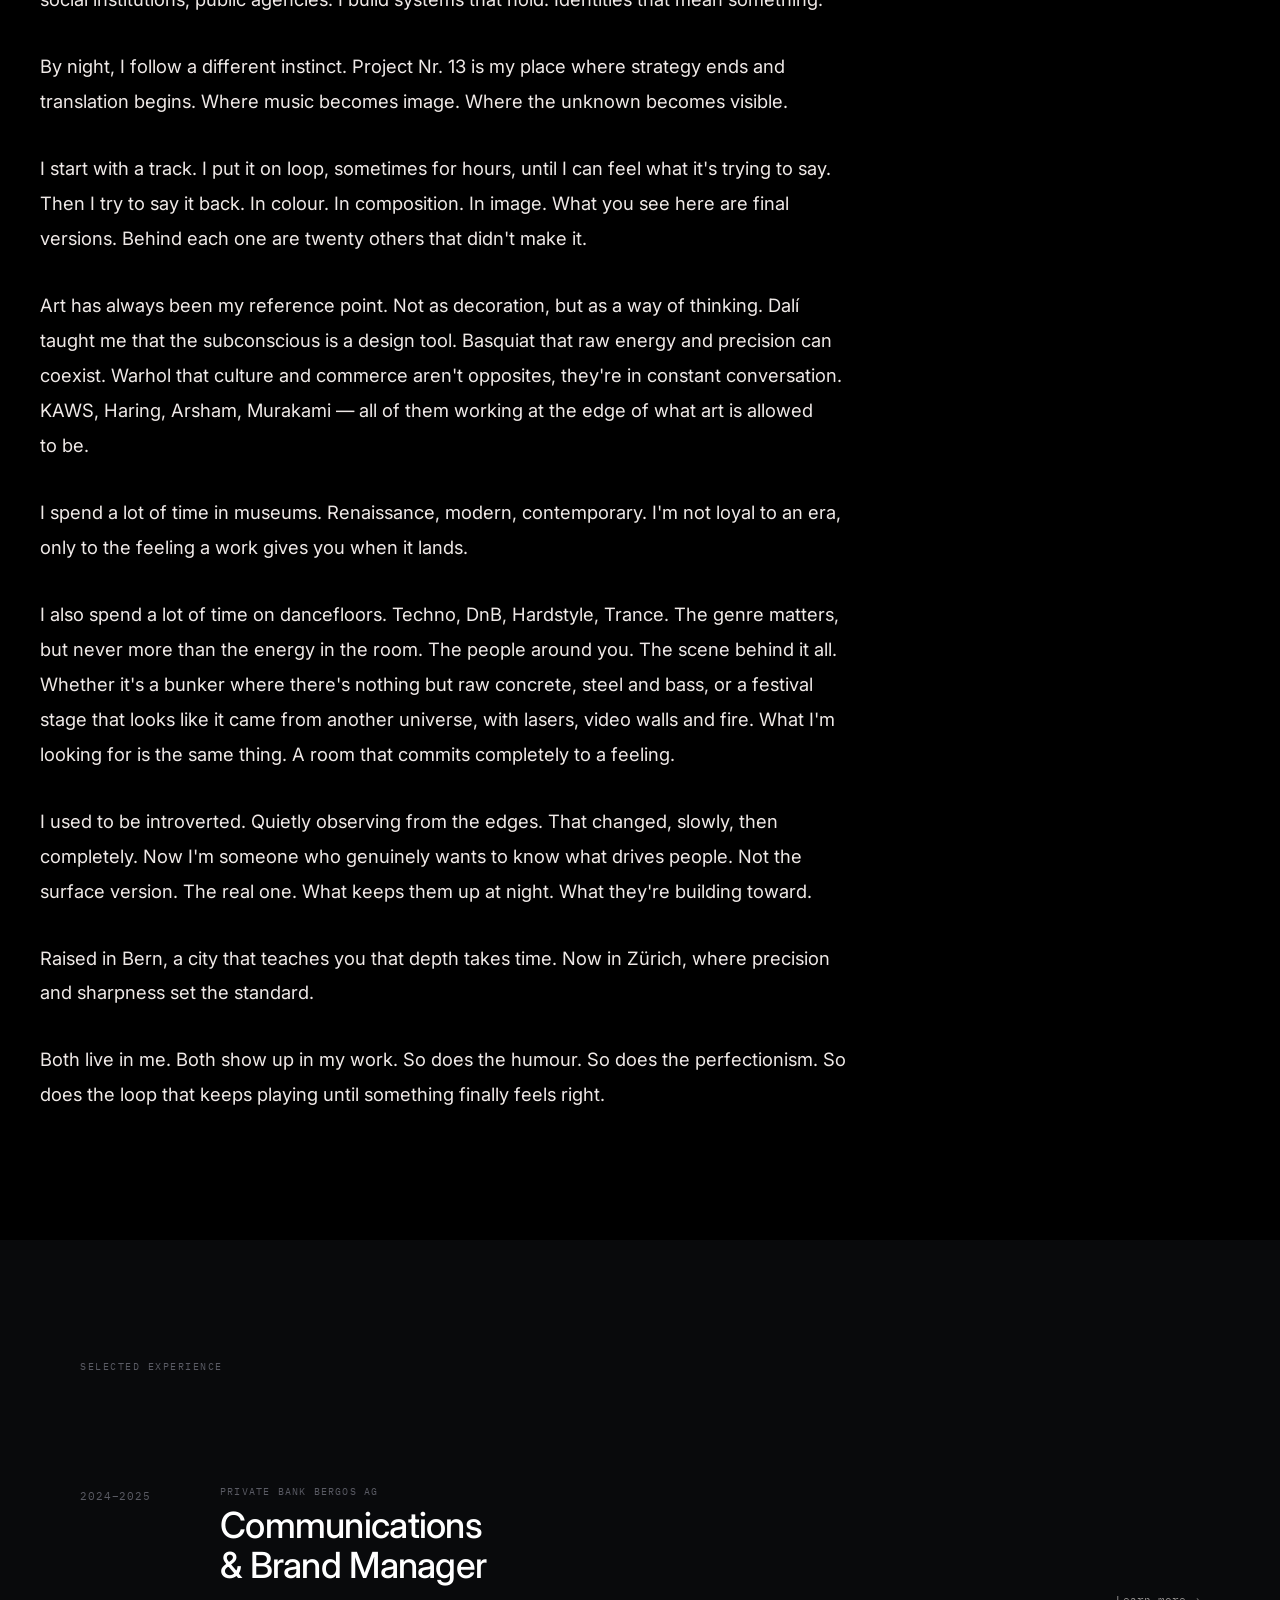
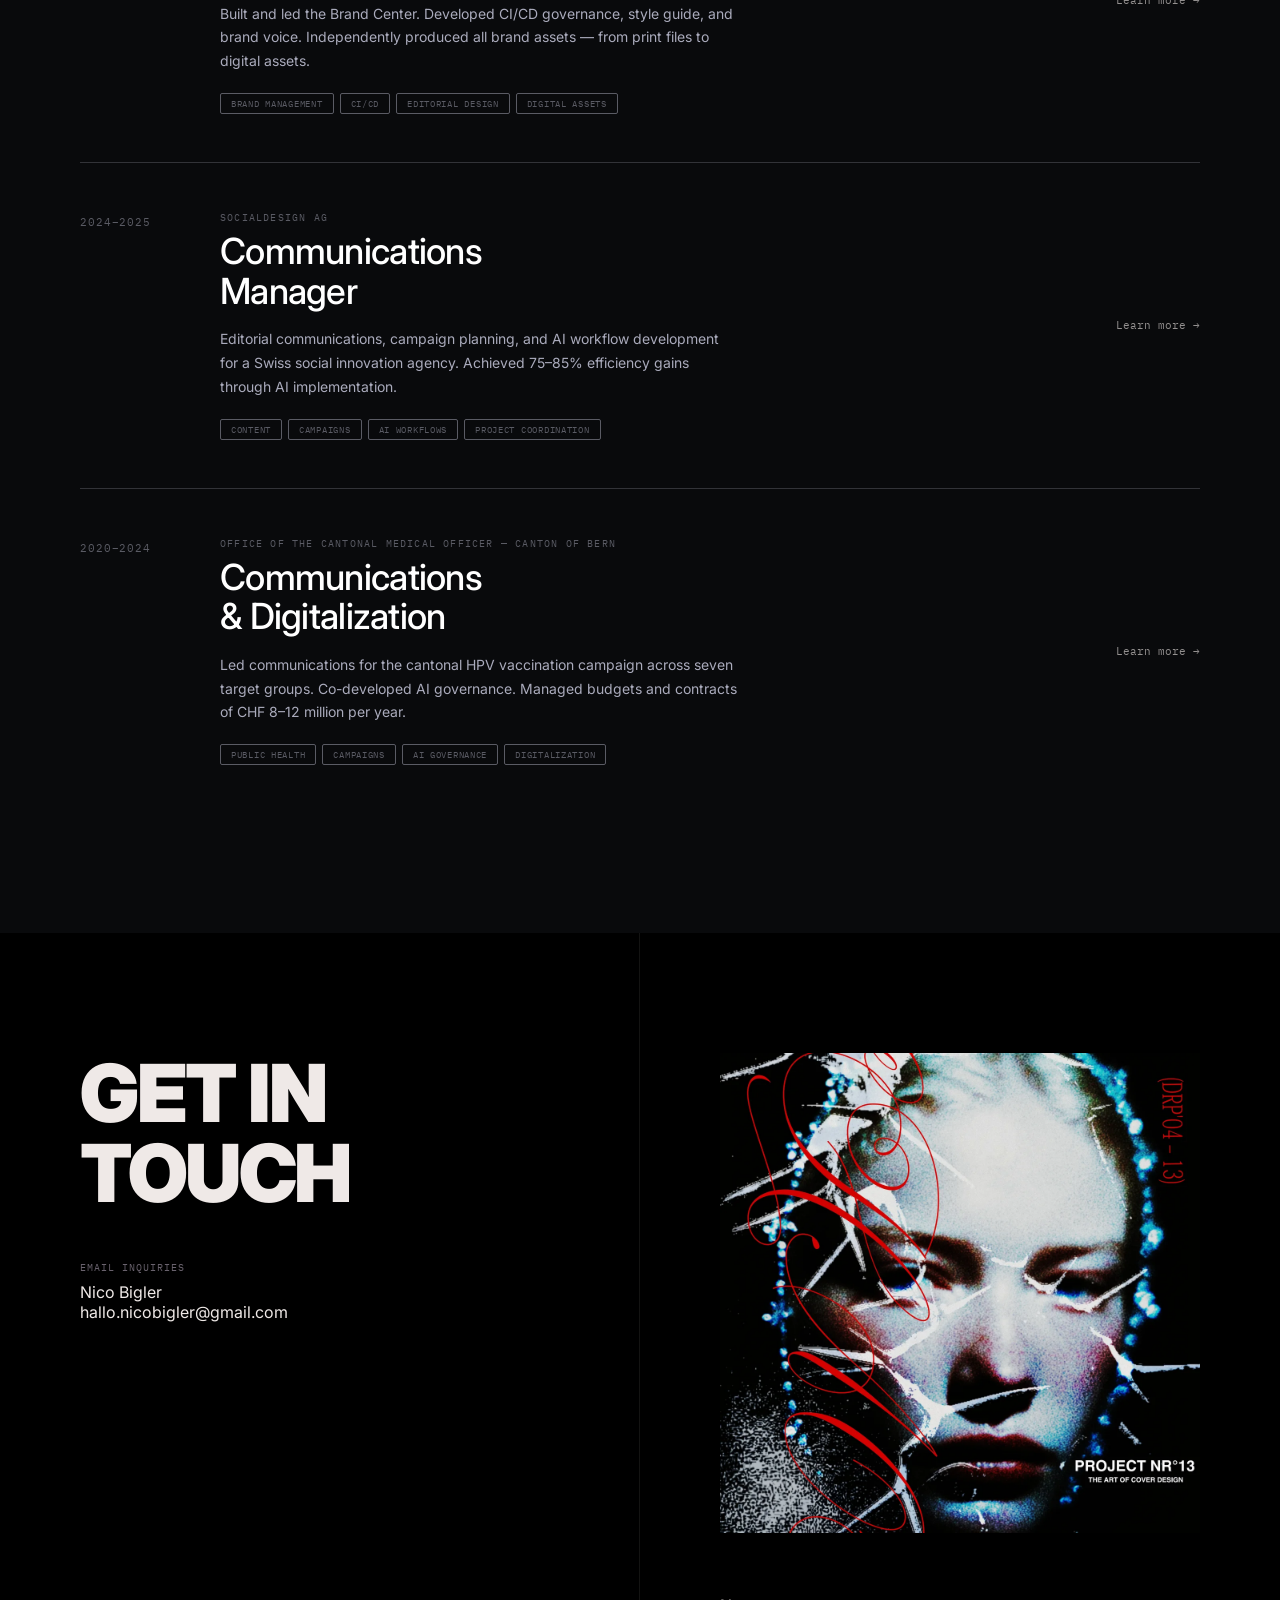
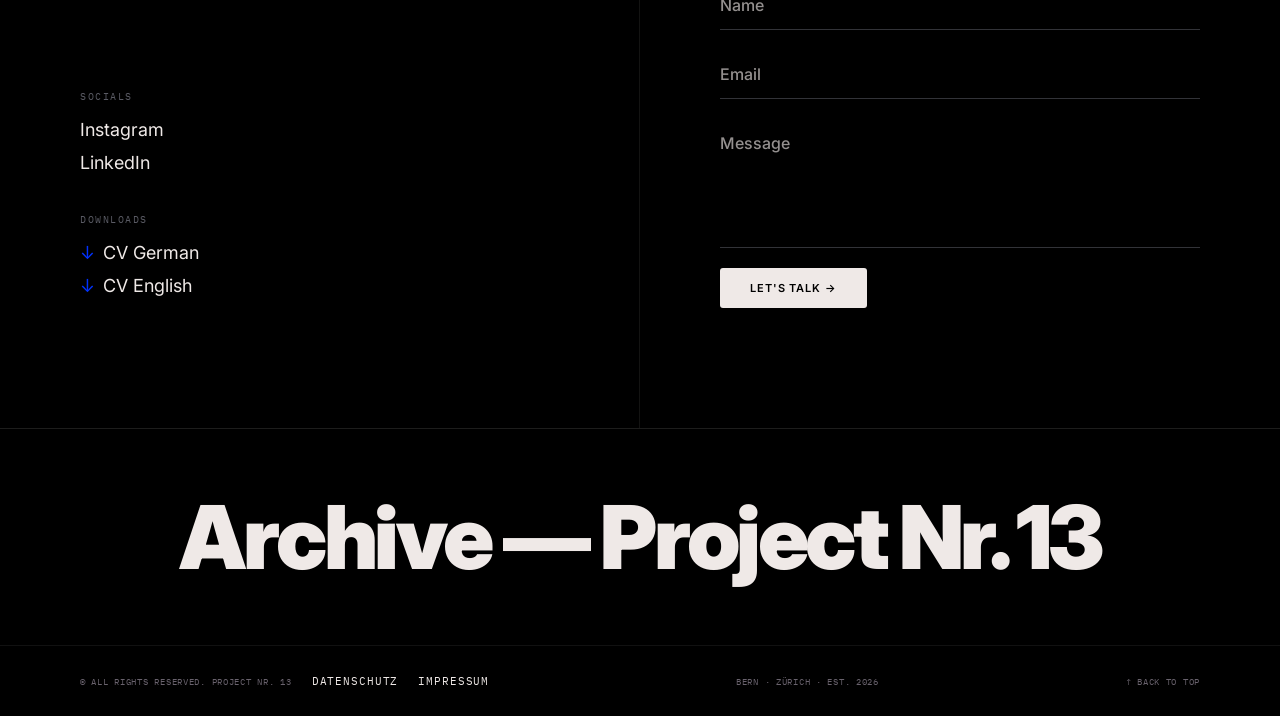
==== commit 4f6823d3: "Apply Impeccable fixes to about.html" ====
--- a/about.html
+++ b/about.html
@@ -84,7 +84,7 @@
   color:#69626D;letter-spacing:0.08em;transition:color 0.2s;
 }
 .nav-cv:hover{color:#EFE9E7}
-.nav-menu-btn{background:none;border:none;cursor:pointer;padding:8px;display:flex;align-items:center;}
+.nav-menu-btn{background:none;border:none;cursor:none;padding:8px;display:flex;align-items:center;}
 .nav-menu-btn svg line{stroke:#D3D3D9;transition:stroke 0.2s;}
 .nav-menu-btn:hover svg line{stroke:#0032FF;}
 .nav-back-link{font-family:'IBM Plex Mono',monospace;font-size:11px;color:#5A5B64;text-decoration:none;transition:color 0.2s;}
@@ -122,7 +122,7 @@
 .mm-col{padding:48px;height:100%}
 .mm-close{
   position:absolute;top:28px;right:48px;
-  font-family:'Inter',sans-serif;font-weight:300;font-size:32px;
+  font-family:'Inter',sans-serif;font-weight:400;font-size:32px;
   color:#69626D;z-index:10;line-height:1;transition:color 0.2s;
 }
 .mm-close:hover{color:#EFE9E7}
@@ -202,7 +202,7 @@
   color:#EFE9E7;
   max-width:900px;
   display:block;
-  text-wrap:pretty;
+  text-wrap:balance;
 }
 .quote-attr{
   font-family:'IBM Plex Mono',monospace;
@@ -252,7 +252,7 @@
 .career-desc{font-family:'Inter',sans-serif;font-size:14px;color:#AAABBC;line-height:1.7;max-width:520px;margin-bottom:20px;}
 .career-tags{display:flex;flex-wrap:wrap;gap:6px;}
 .career-tag{font-family:'IBM Plex Mono',monospace;font-size:9px;text-transform:uppercase;letter-spacing:0.08em;color:#5A5B64;border:0.5px solid #5A5B64;padding:4px 10px;border-radius:2px;}
-.career-link{font-family:'IBM Plex Mono',monospace;font-size:1.1rem;color:#EFE9E7;display:block;text-align:right;text-decoration:none;opacity:0.6;transition:opacity 0.2s,color 0.2s;align-self:center;}
+.career-link{font-family:'IBM Plex Mono',monospace;font-size:11px;color:#AAABBC;display:block;text-align:right;text-decoration:none;opacity:0.6;transition:opacity 0.2s,color 0.2s;align-self:center;}
 .career-link:hover{opacity:1;color:#FFFFFF;}
 
 /* ── FOOTER ── */
@@ -289,7 +289,8 @@
   .career-link{text-align:left;margin-top:16px;}
   footer{padding:28px 24px;flex-direction:column;gap:12px;text-align:center}
   #about-hero{padding-bottom:0;min-height:60vh;}
-  #about-hero img{object-position:center top!important}
+  #about-hero img{object-fit:cover;object-position:center center!important}
+  #cursor-dot,#cursor-ring{display:none!important}
 }
 /* ── CONTACT SECTION ── */
 .dl-arrow{color:#0032FF;margin-right:8px;}
@@ -308,7 +309,7 @@
 .contact-dl-link:hover{color:#FFFFFF}
 .contact-right{padding:120px 80px;display:flex;flex-direction:column}
 .contact-cover{margin-bottom:48px;overflow:hidden}
-.contact-cover img{width:100%;height:480px;object-fit:cover;background:#EFE9E7;display:block}
+.contact-cover img{width:100%;height:480px;object-fit:cover;background:#111111;display:block}
 .contact-field{width:100%;background:transparent;border:none;border-bottom:1px solid #323338;color:#EFE9E7;padding:14px 0;font-family:'Inter',sans-serif;font-size:16px;outline:none;margin-bottom:20px;display:block;transition:border-bottom-color 0.2s}
 .contact-field::placeholder{color:rgba(239,233,231,0.62);font-weight:500}
 .contact-field:focus{border-bottom-color:#0032FF;outline:none;color:#EFE9E7;caret-color:#0032FF}
@@ -533,7 +534,7 @@
   </div>
   <div class="contact-right">
     <div class="contact-cover anim">
-      <img src="assets/covers/drp04-13_face.jpg" alt="Project Nr. 13" loading="lazy"
+      <img src="assets/covers/drp04-13_face.webp" alt="Project Nr. 13" loading="lazy"
            onerror="this.parentElement.style.display='none'">
     </div>
     <div id="fs-success" style="display:none;" class="fs-message" aria-live="polite">Message received. I'll be in touch.</div>
@@ -560,7 +561,7 @@
     <a href="datenschutz.html" class="foot-legal">Datenschutz</a>
     <a href="impressum.html" class="foot-legal">Impressum</a>
   </div>
-  <span class="foot">Bern · Zürich · Est. 2019</span>
+  <span class="foot">Bern · Zürich · Est. 2026</span>
   <button type="button" class="foot foot-back" id="backTop">↑ Back to Top</button>
 </footer>
 
@@ -570,44 +571,46 @@
   document.body.classList.add('js-anim');
 
   /* ── CURSOR ── */
-  var dot  = document.getElementById('cursor-dot');
-  var ring = document.getElementById('cursor-ring');
-  var mx = 0, my = 0, rx = 0, ry = 0;
-  var cursorActivated = false, touchDetected = false;
-
-  /* Touch fires in capture phase before any ghost mousemove */
-  document.addEventListener('touchstart', function () {
-    touchDetected = true;
-  }, { once: true, capture: true, passive: true });
-
-  document.addEventListener('mousemove', function (e) {
-    if (touchDetected) return;
-    if (!cursorActivated) {
-      cursorActivated = true;
-      rx = e.clientX; ry = e.clientY; /* snap ring to first real position */
-      document.body.classList.add('cursor-active');
-    }
-    mx = e.clientX; my = e.clientY;
-    dot.style.left = mx + 'px';
-    dot.style.top  = my + 'px';
-  });
-
-  (function lerpRing() {
-    rx += (mx - rx) * 0.12;
-    ry += (my - ry) * 0.12;
-    ring.style.left = rx + 'px';
-    ring.style.top  = ry + 'px';
-    requestAnimationFrame(lerpRing);
-  })();
-
-  document.querySelectorAll('a,button').forEach(function (el) {
-    el.addEventListener('mouseenter', function () { ring.classList.add('hover-link'); ring.classList.remove('hover-img'); });
-    el.addEventListener('mouseleave', function () { ring.classList.remove('hover-link'); });
-  });
-  document.querySelectorAll('img').forEach(function (el) {
-    el.addEventListener('mouseenter', function () { ring.classList.add('hover-img'); ring.classList.remove('hover-link'); });
-    el.addEventListener('mouseleave', function () { ring.classList.remove('hover-img'); });
-  });
+  if (window.innerWidth > 768) {
+    var dot  = document.getElementById('cursor-dot');
+    var ring = document.getElementById('cursor-ring');
+    var mx = 0, my = 0, rx = 0, ry = 0;
+    var cursorActivated = false, touchDetected = false;
+
+    /* Touch fires in capture phase before any ghost mousemove */
+    document.addEventListener('touchstart', function () {
+      touchDetected = true;
+    }, { once: true, capture: true, passive: true });
+
+    document.addEventListener('mousemove', function (e) {
+      if (touchDetected) return;
+      if (!cursorActivated) {
+        cursorActivated = true;
+        rx = e.clientX; ry = e.clientY; /* snap ring to first real position */
+        document.body.classList.add('cursor-active');
+      }
+      mx = e.clientX; my = e.clientY;
+      dot.style.left = mx + 'px';
+      dot.style.top  = my + 'px';
+    });
+
+    (function lerpRing() {
+      rx += (mx - rx) * 0.12;
+      ry += (my - ry) * 0.12;
+      ring.style.left = rx + 'px';
+      ring.style.top  = ry + 'px';
+      requestAnimationFrame(lerpRing);
+    })();
+
+    document.querySelectorAll('a,button').forEach(function (el) {
+      el.addEventListener('mouseenter', function () { ring.classList.add('hover-link'); ring.classList.remove('hover-img'); });
+      el.addEventListener('mouseleave', function () { ring.classList.remove('hover-link'); });
+    });
+    document.querySelectorAll('img').forEach(function (el) {
+      el.addEventListener('mouseenter', function () { ring.classList.add('hover-img'); ring.classList.remove('hover-link'); });
+      el.addEventListener('mouseleave', function () { ring.classList.remove('hover-img'); });
+    });
+  }
 
   /* ── MEGA MENU ── */
   var megaMenu = document.getElementById('megaMenu');
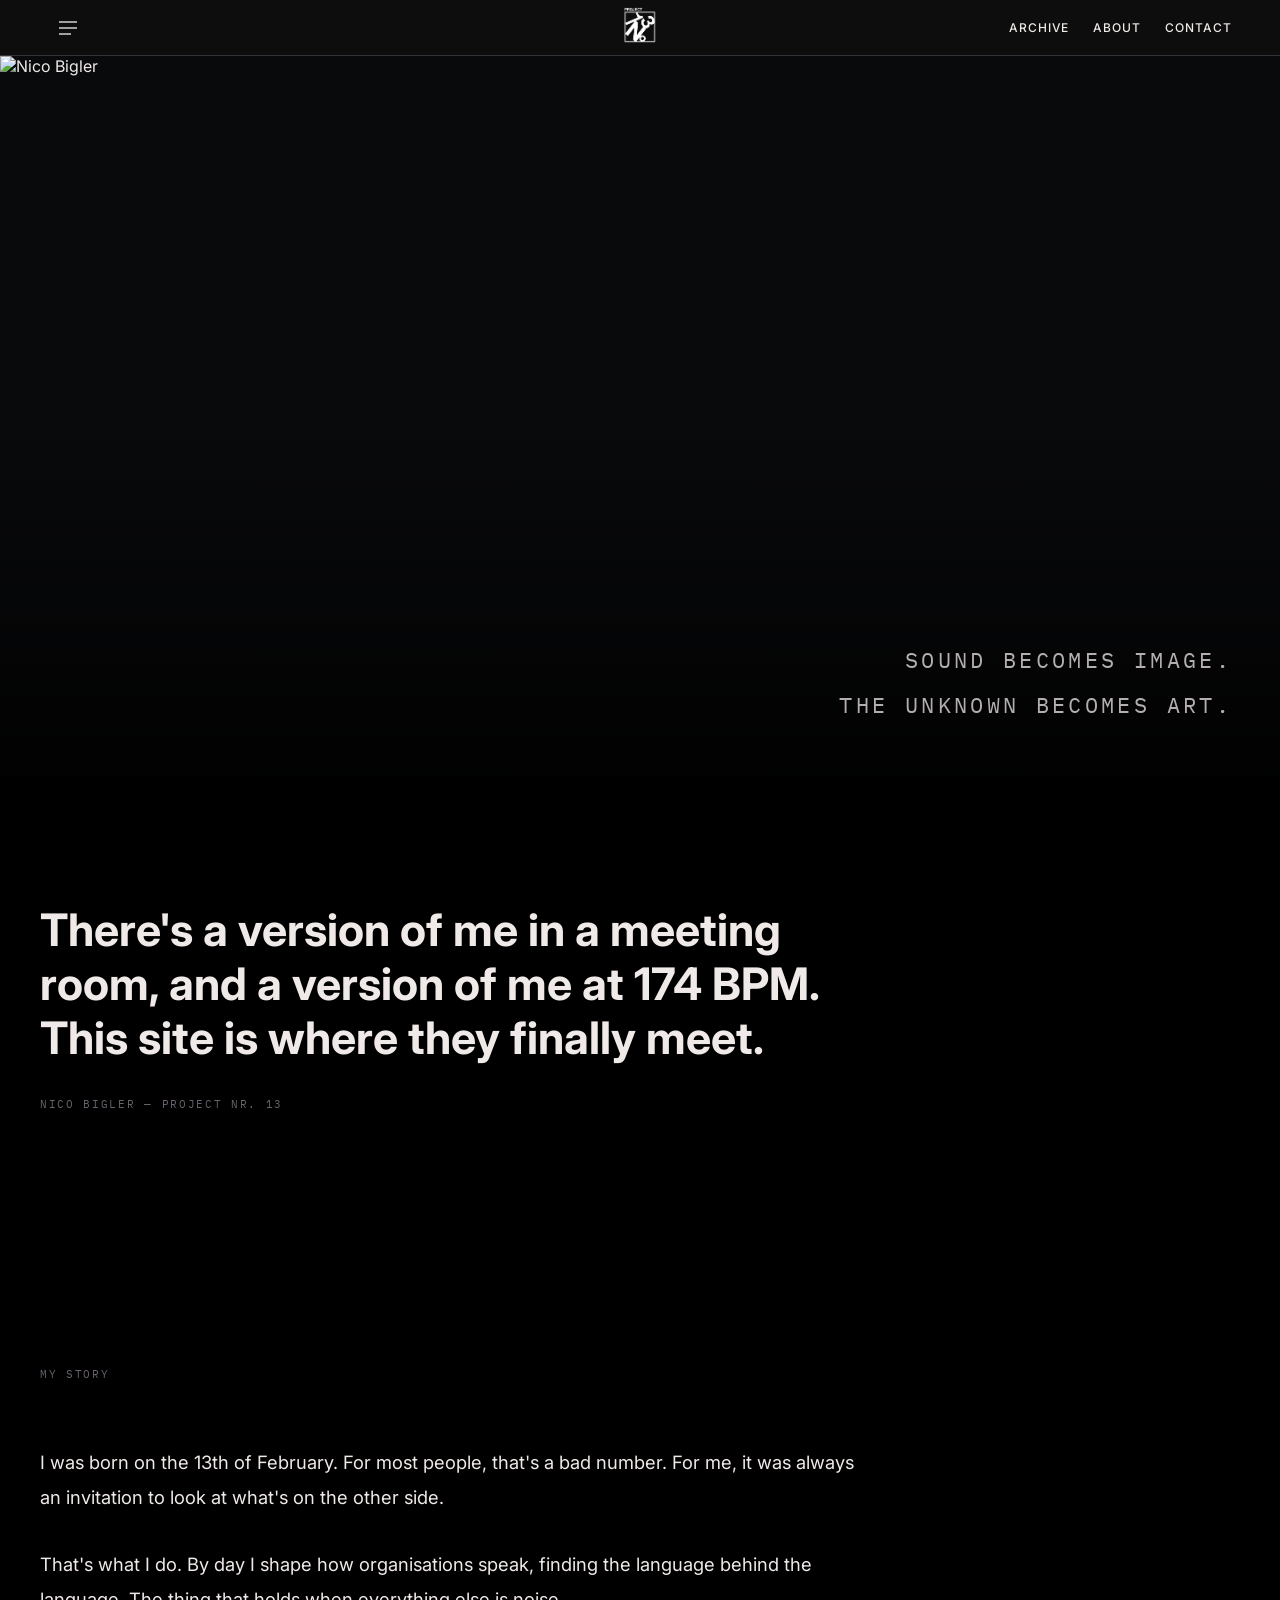
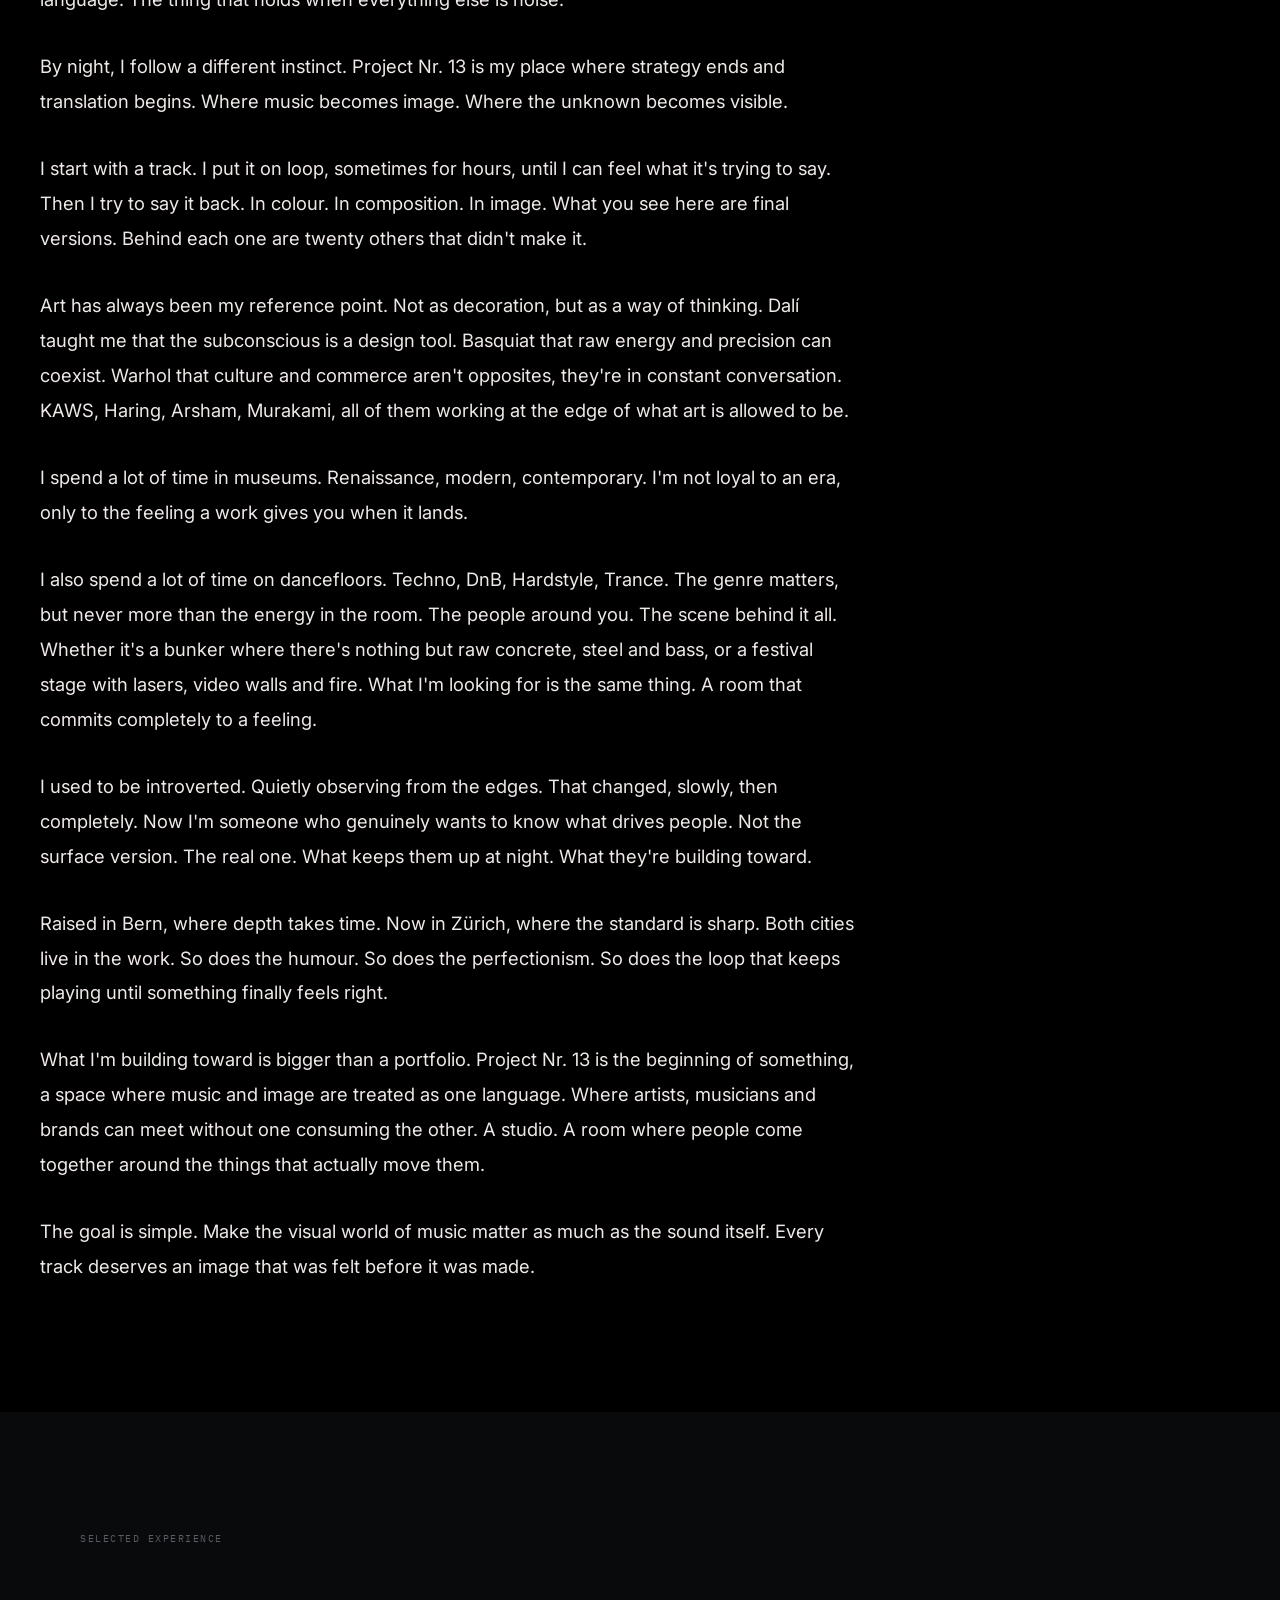
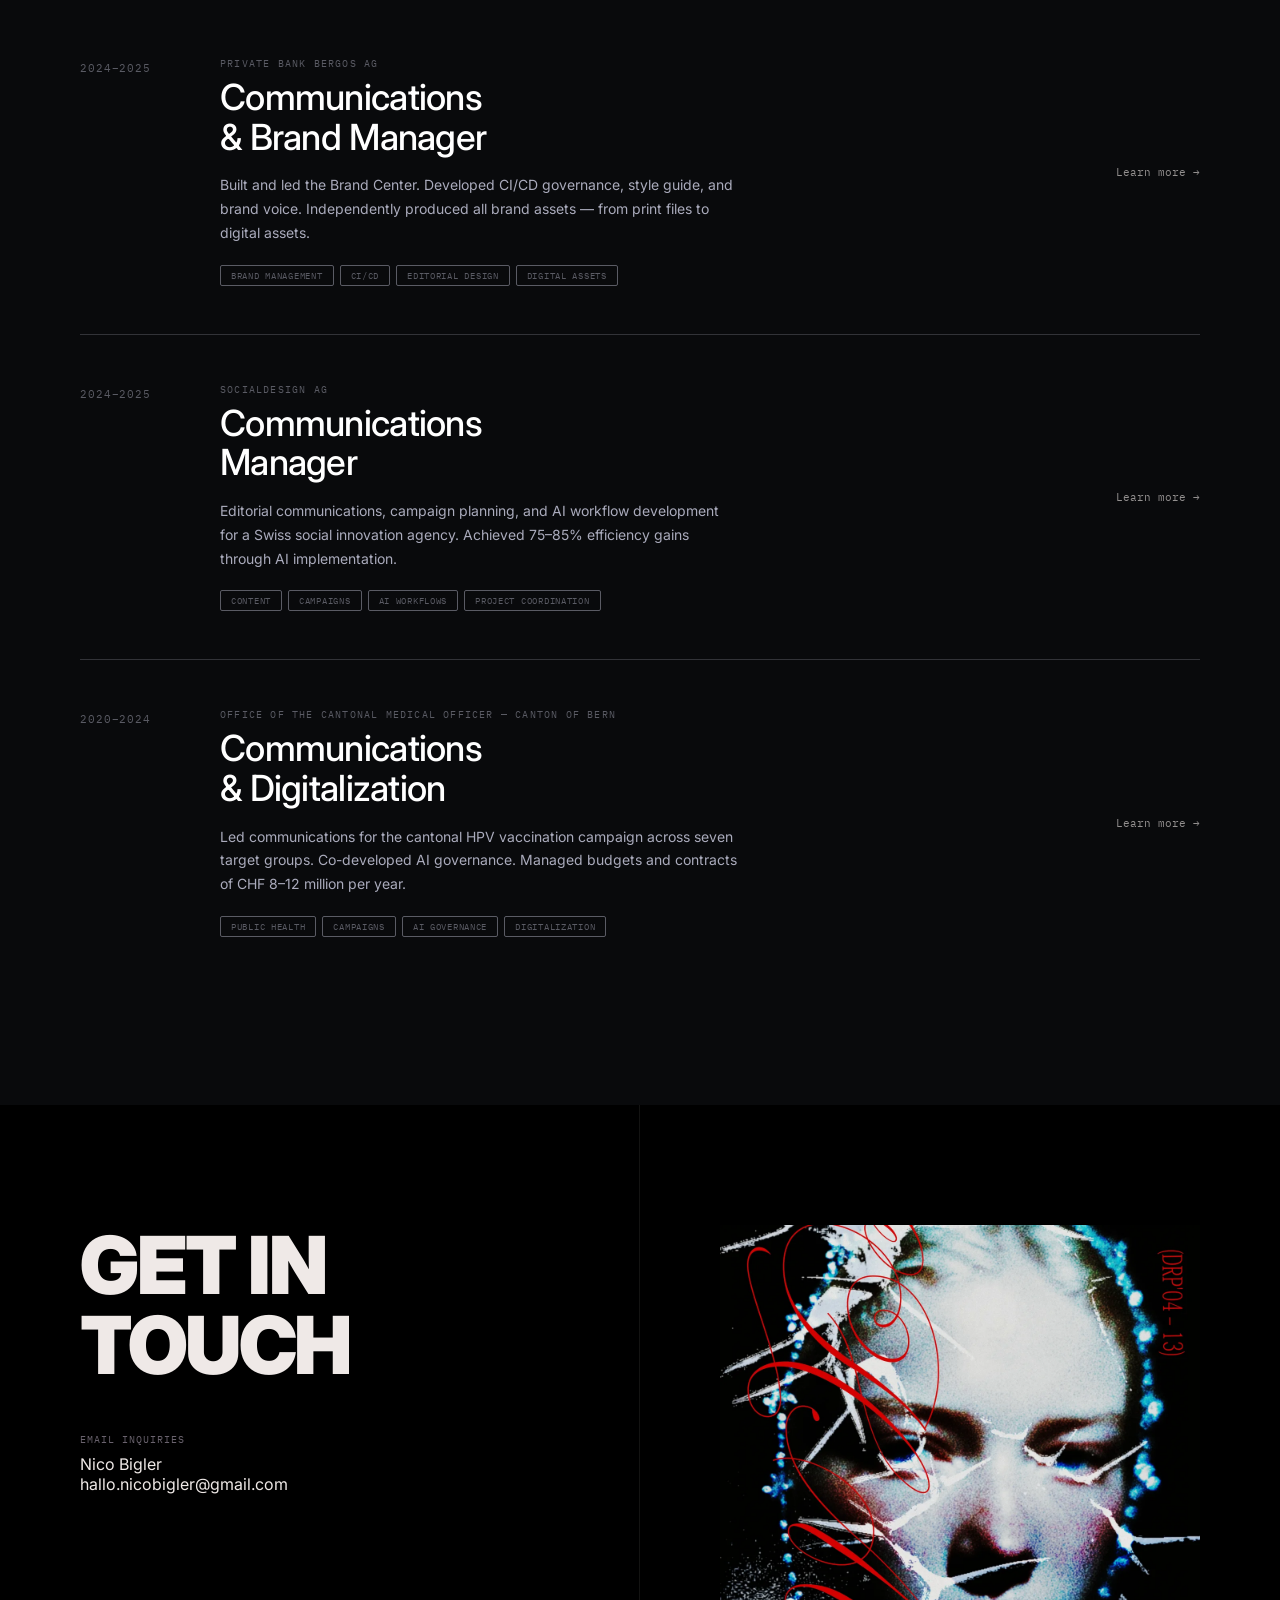
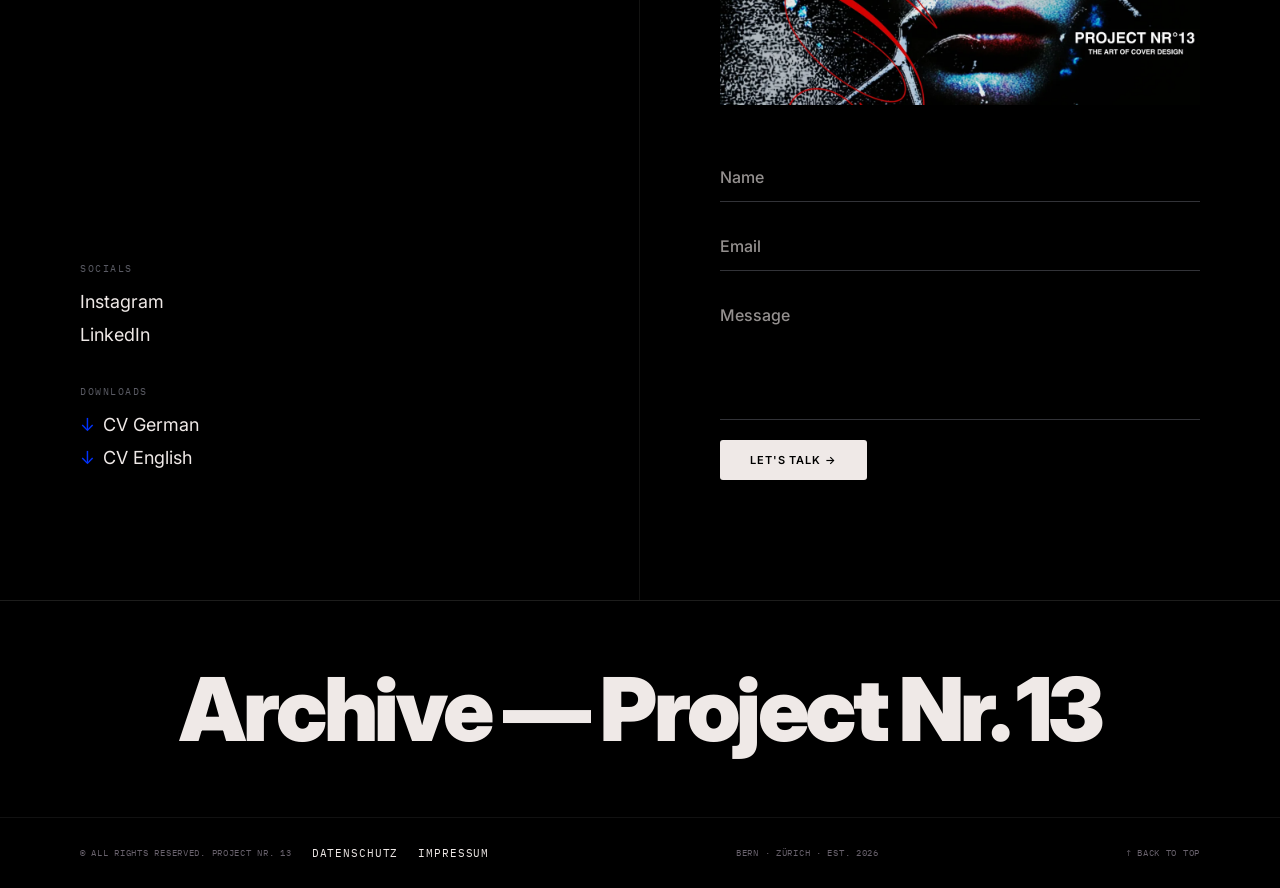
==== commit bf77a307: "Update about text: remove CV tone, add vision and goals" ====
--- a/about.html
+++ b/about.html
@@ -448,15 +448,16 @@
   <h2 class="story-label">My Story</h2>
   <div class="story-body">
     <p>I was born on the 13th of February. For most people, that's a bad number. For me, it was always an invitation to look at what's on the other side.</p>
-    <p>That's what I do. By day as a Communications Specialist and Brand Manager for private banks, social institutions, public agencies. I build systems that hold. Identities that mean something.</p>
+    <p>That's what I do. By day I shape how organisations speak, finding the language behind the language. The thing that holds when everything else is noise.</p>
     <p>By night, I follow a different instinct. Project Nr. 13 is my place where strategy ends and translation begins. Where music becomes image. Where the unknown becomes visible.</p>
     <p>I start with a track. I put it on loop, sometimes for hours, until I can feel what it's trying to say. Then I try to say it back. In colour. In composition. In image. What you see here are final versions. Behind each one are twenty others that didn't make it.</p>
-    <p>Art has always been my reference point. Not as decoration, but as a way of thinking. Dalí taught me that the subconscious is a design tool. Basquiat that raw energy and precision can coexist. Warhol that culture and commerce aren't opposites, they're in constant conversation. KAWS, Haring, Arsham, Murakami — all of them working at the edge of what art is allowed to be.</p>
+    <p>Art has always been my reference point. Not as decoration, but as a way of thinking. Dalí taught me that the subconscious is a design tool. Basquiat that raw energy and precision can coexist. Warhol that culture and commerce aren't opposites, they're in constant conversation. KAWS, Haring, Arsham, Murakami, all of them working at the edge of what art is allowed to be.</p>
     <p>I spend a lot of time in museums. Renaissance, modern, contemporary. I'm not loyal to an era, only to the feeling a work gives you when it lands.</p>
-    <p>I also spend a lot of time on dancefloors. Techno, DnB, Hardstyle, Trance. The genre matters, but never more than the energy in the room. The people around you. The scene behind it all. Whether it's a bunker where there's nothing but raw concrete, steel and bass, or a festival stage that looks like it came from another universe, with lasers, video walls and fire. What I'm looking for is the same thing. A room that commits completely to a feeling.</p>
+    <p>I also spend a lot of time on dancefloors. Techno, DnB, Hardstyle, Trance. The genre matters, but never more than the energy in the room. The people around you. The scene behind it all. Whether it's a bunker where there's nothing but raw concrete, steel and bass, or a festival stage with lasers, video walls and fire. What I'm looking for is the same thing. A room that commits completely to a feeling.</p>
     <p>I used to be introverted. Quietly observing from the edges. That changed, slowly, then completely. Now I'm someone who genuinely wants to know what drives people. Not the surface version. The real one. What keeps them up at night. What they're building toward.</p>
-    <p>Raised in Bern, a city that teaches you that depth takes time. Now in Zürich, where precision and sharpness set the standard.</p>
-    <p>Both live in me. Both show up in my work. So does the humour. So does the perfectionism. So does the loop that keeps playing until something finally feels right.</p>
+    <p>Raised in Bern, where depth takes time. Now in Zürich, where the standard is sharp. Both cities live in the work. So does the humour. So does the perfectionism. So does the loop that keeps playing until something finally feels right.</p>
+    <p>What I'm building toward is bigger than a portfolio. Project Nr. 13 is the beginning of something, a space where music and image are treated as one language. Where artists, musicians and brands can meet without one consuming the other. A studio. A room where people come together around the things that actually move them.</p>
+    <p>The goal is simple. Make the visual world of music matter as much as the sound itself. Every track deserves an image that was felt before it was made.</p>
   </div>
 </section>
 
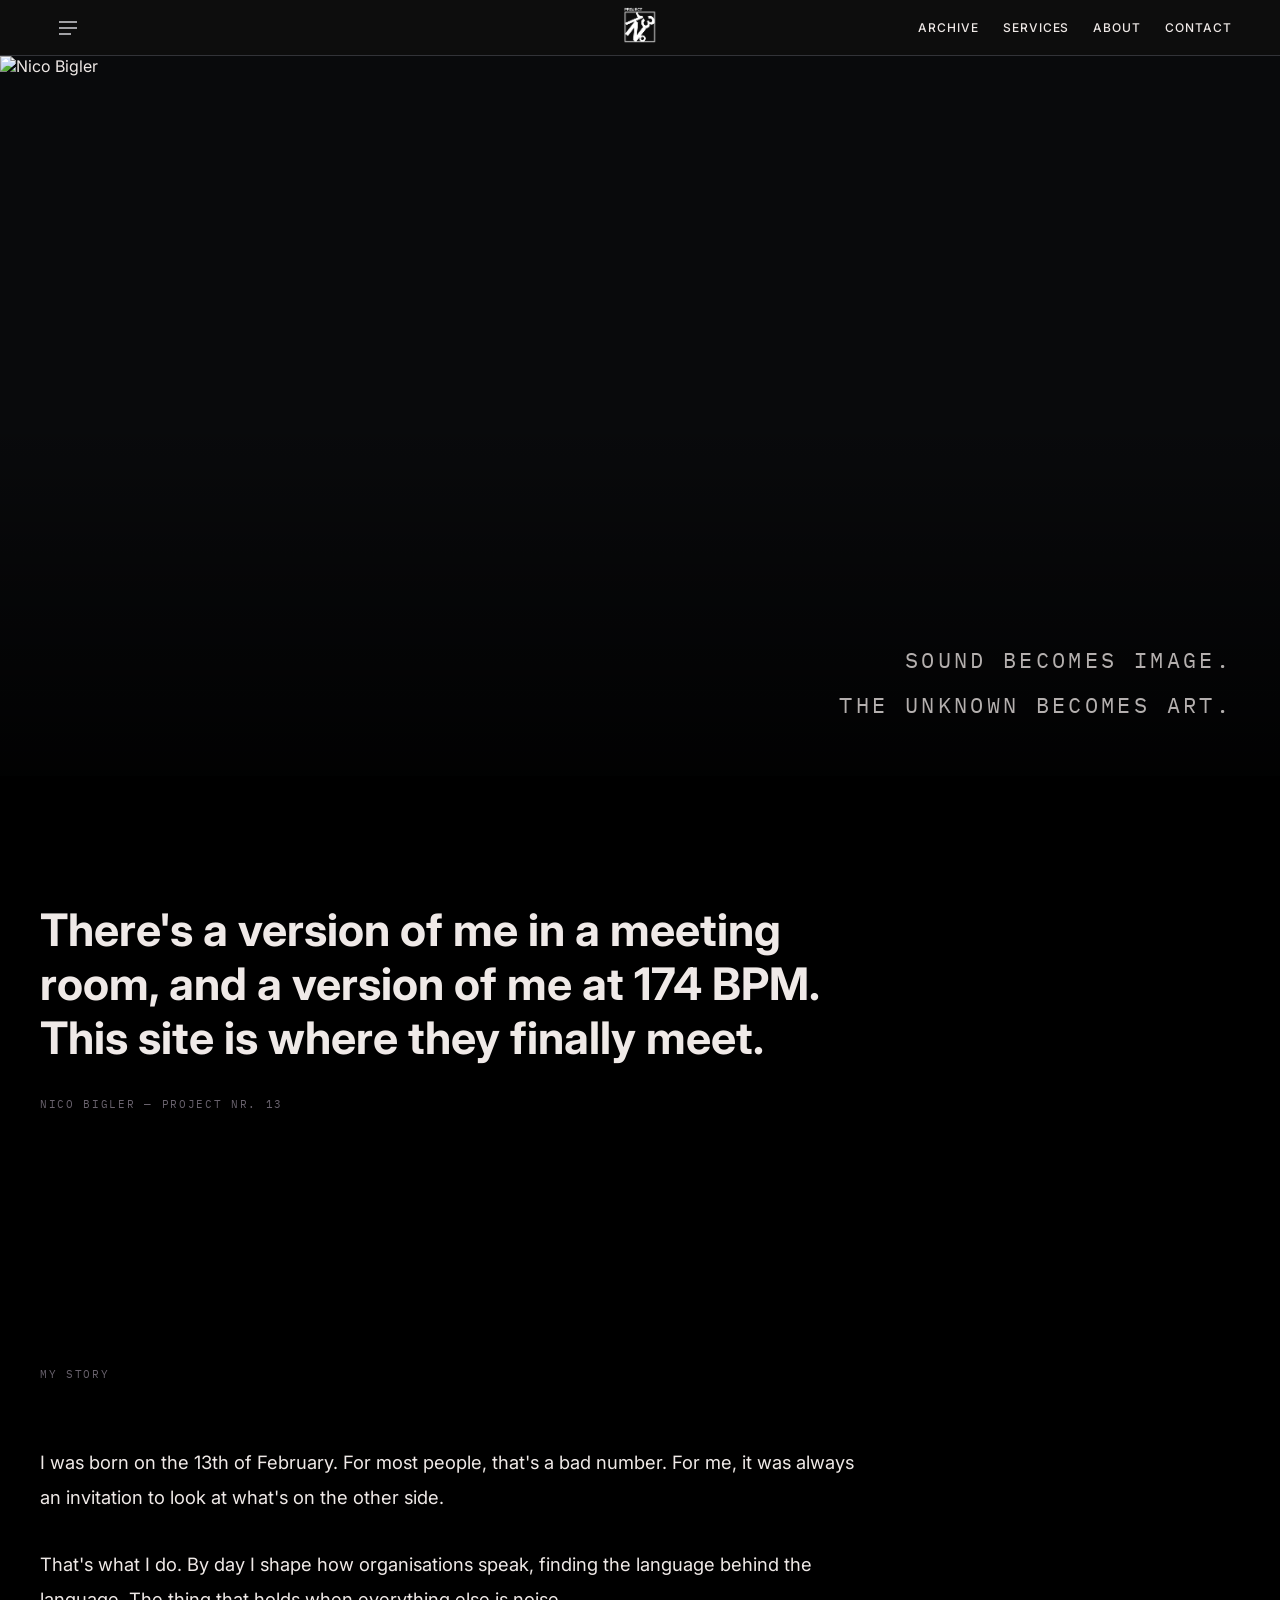
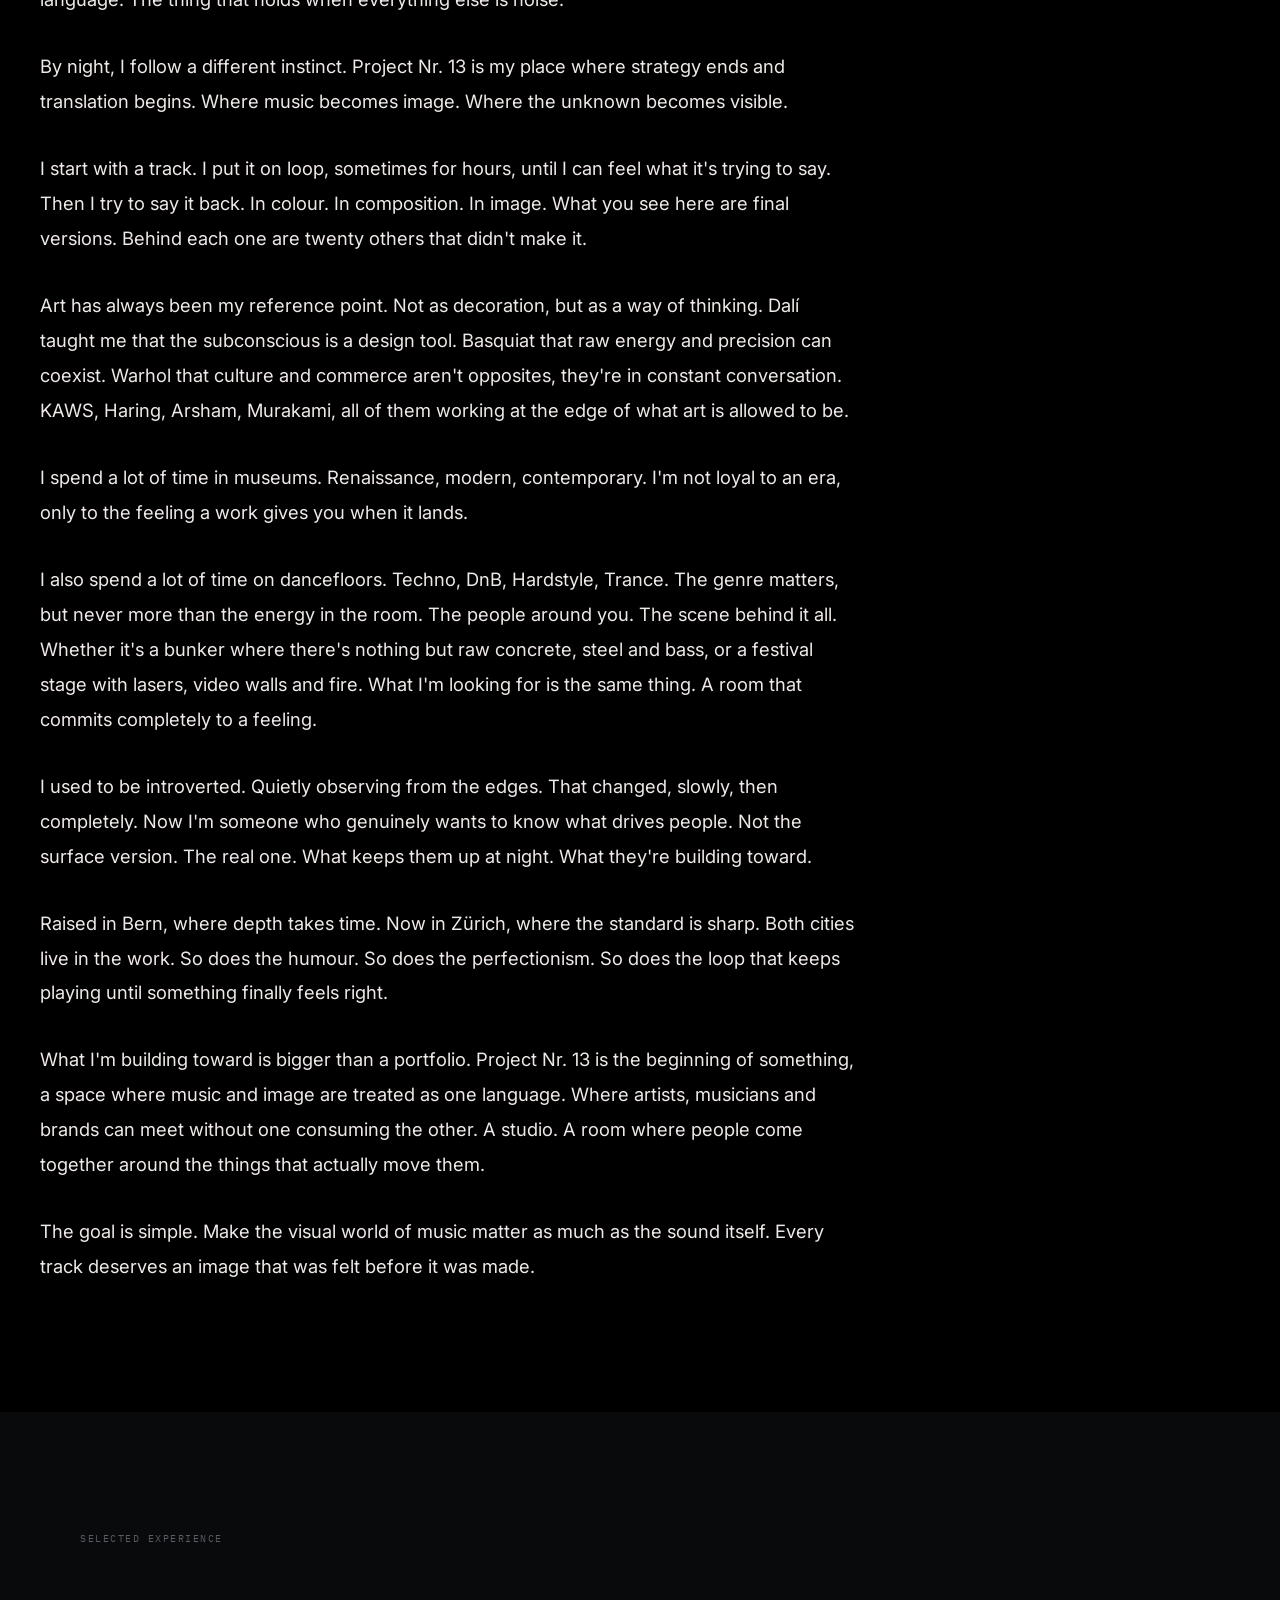
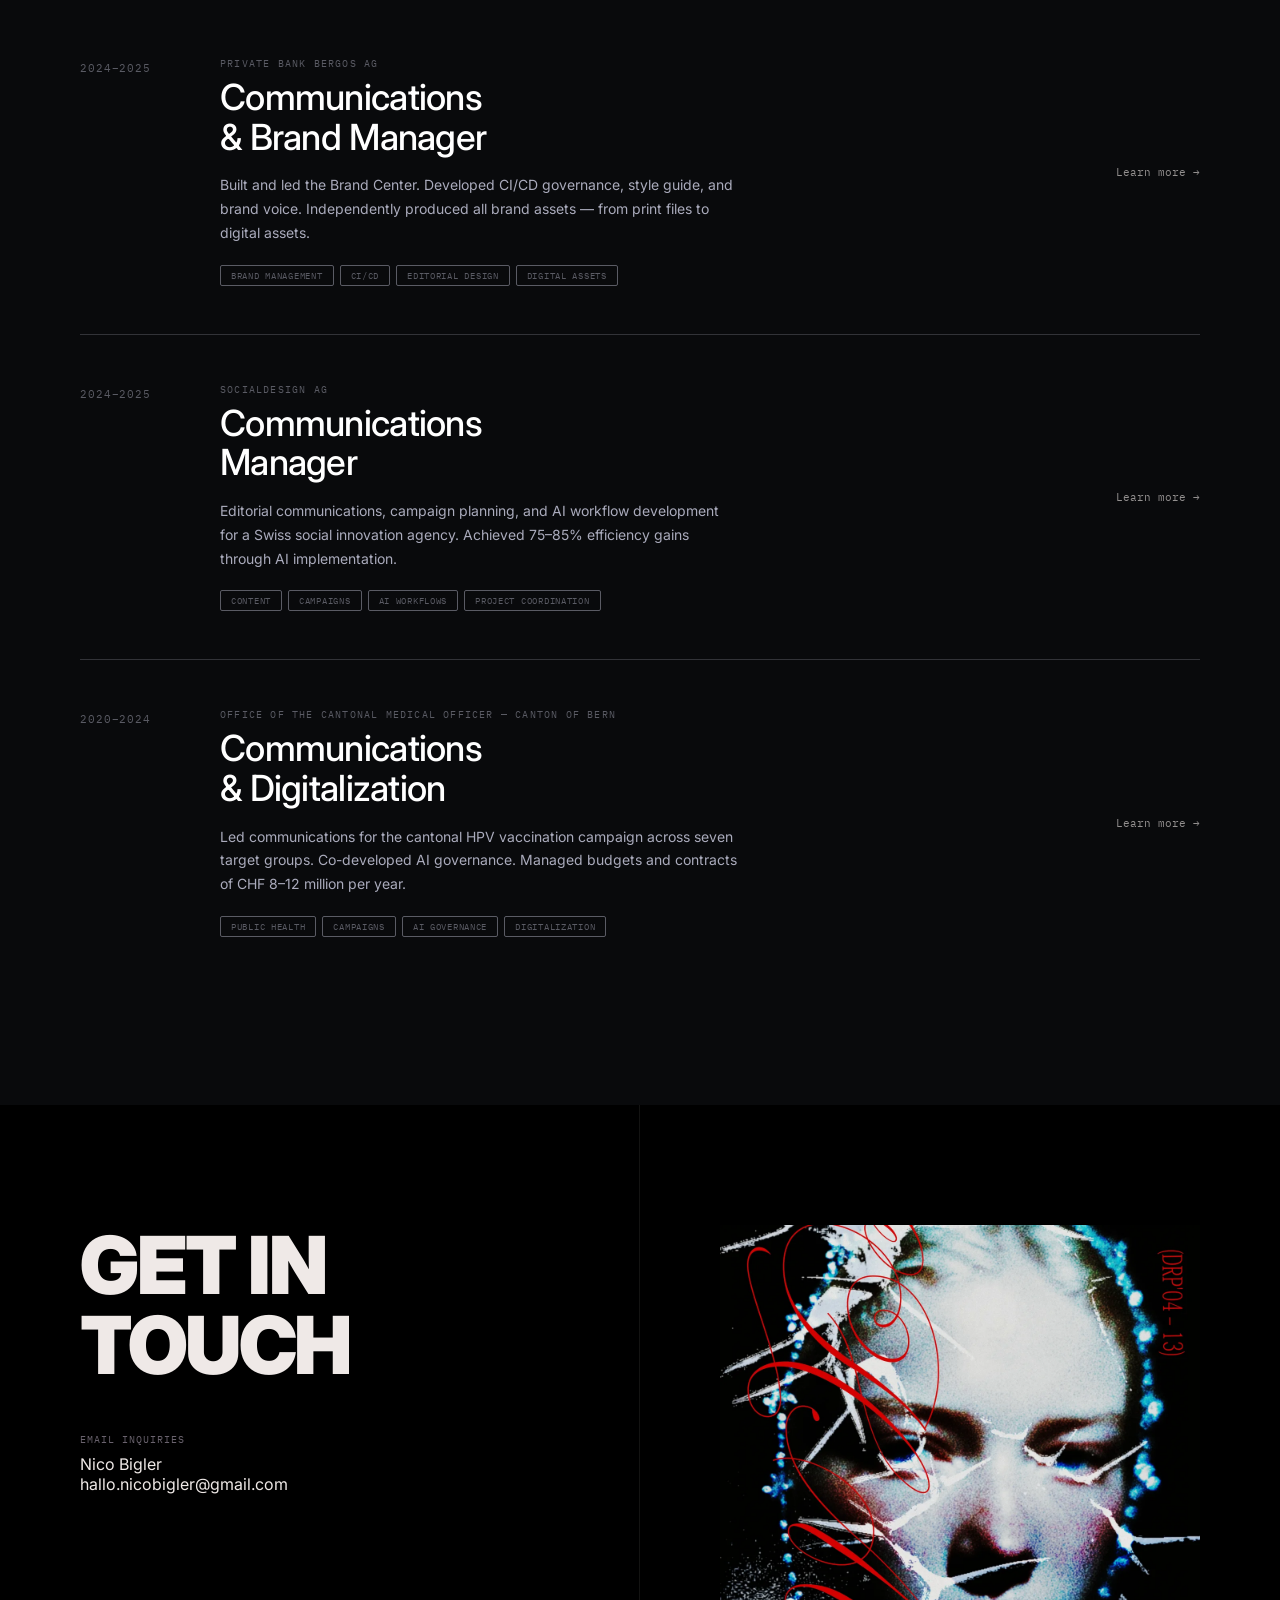
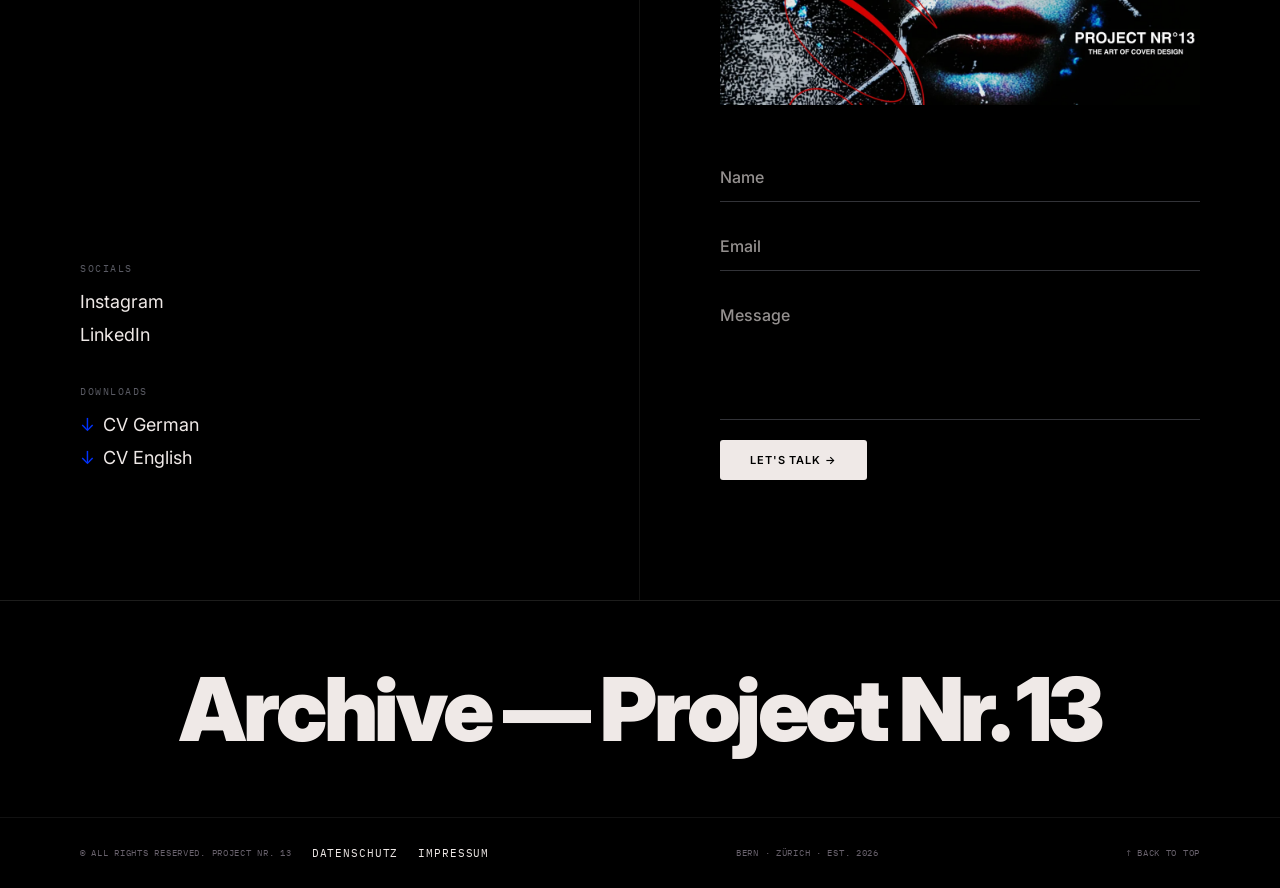
==== commit 4aac8f08: "Add SERVICES nav link and mega menu entries across pages" ====
--- a/about.html
+++ b/about.html
@@ -377,6 +377,7 @@
   </a>
   <div class="nav-right">
     <a href="archive.html" class="nav-link">ARCHIVE</a>
+    <a href="services.html" class="nav-link">SERVICES</a>
     <a href="about.html" class="nav-link" aria-current="page">ABOUT</a>
     <a href="index.html#contact" class="nav-link">CONTACT</a>
   </div>
@@ -397,6 +398,7 @@
       <a href="index.html" class="mm-nav-link">Home</a>
       <a href="index.html#works" class="mm-nav-link">Works</a>
       <a href="archive.html" class="mm-nav-link">Archive</a>
+      <a href="services.html" class="mm-nav-link">Services</a>
       <a href="about.html" class="mm-nav-link">About</a>
       <a href="thesis.html" class="mm-nav-link">Thesis</a>
       <a href="index.html#contact" class="mm-nav-link">Contact</a>
@@ -406,6 +408,7 @@
     <span class="mm-section-label">INFO</span>
     <a href="about.html" class="mm-right-link">About me</a>
     <a href="about.html#career" class="mm-right-link">Career</a>
+    <a href="services.html" class="mm-right-link">Services</a>
     <a href="thesis.html" class="mm-right-link">HWZ Bachelor Thesis</a>
     <a href="datenschutz.html" class="mm-right-link" style="border-top:1px solid rgba(239,233,231,0.07);margin-top:16px;padding-top:16px;">Datenschutz</a>
     <a href="impressum.html" class="mm-right-link">Impressum</a>
